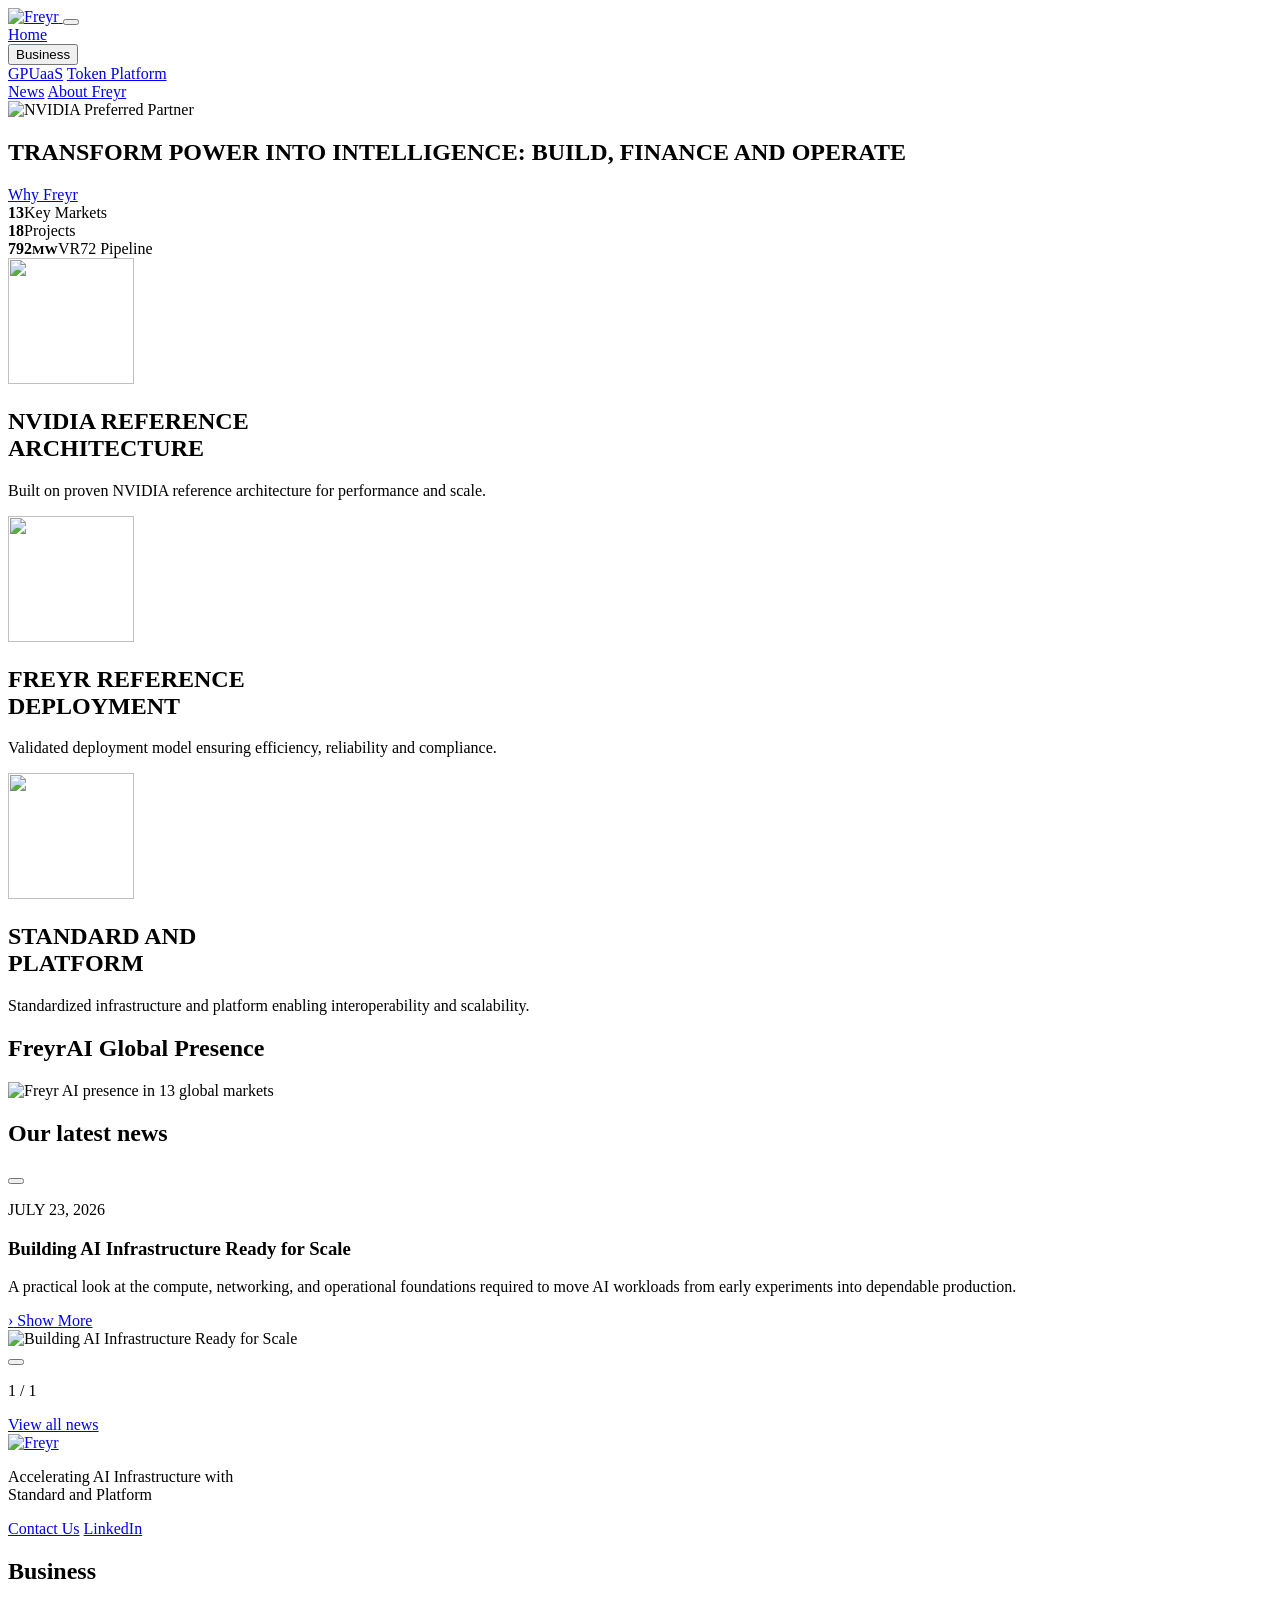
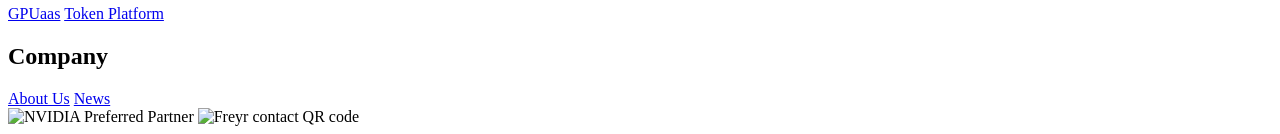
==== index.html @ fc3ef9f0 "feat: hide investors navigation links" ====
<!doctype html>
<html lang="en">
  <head>
    <meta charset="UTF-8">
    <meta name="viewport" content="width=device-width, initial-scale=1">
    <meta name="description" content="Freyr AI is a global AI infrastructure platform that integrates high-performance infrastructure, a low-latency network, and an accessible compute marketplace.">
    <title>Freyr AI - Transform Power into Intelligence</title>
    <link rel="icon" href="./public/favicon-logo.png" type="image/png">
    <link rel="icon" href="./public/favicon-light.png" type="image/png" media="(prefers-color-scheme: light)">
    <link rel="icon" href="./public/favicon-dark.png" type="image/png" media="(prefers-color-scheme: dark)">
    <link rel="preload" href="./public/design/home-hero.webp" as="image" type="image/webp" fetchpriority="high">
    <link rel="stylesheet" href="./styles.css?v=20260804-1">
    <script src="./script.js?v=20260731-1" defer></script>
  </head>
  <body>
    <header class="siteHeader">
      <a class="brand" href="./" aria-label="Freyr home">
        <img src="./public/design/logo.png" width="250" height="57" alt="Freyr">
      </a>
      <button class="menuToggle" type="button" aria-expanded="false" aria-controls="main-navigation" aria-label="Open navigation">
        <span></span><span></span><span></span>
      </button>
      <nav id="main-navigation" aria-label="Main navigation">
        <a class="active" href="./">Home</a>
        <div class="navBusiness">
          <button class="businessToggle" type="button" aria-expanded="false">
            Business <span aria-hidden="true"></span>
          </button>
          <div class="businessSubnav">
            <a href="./business/gpuaas/">GPUaaS</a>
            <a href="https://www.token-exchange-ai.com/" target="_blank" rel="noopener">Token Platform</a>
          </div>
        </div>
        <a href="./news/">News</a>
        <a href="./about/">About Freyr</a>
      </nav>
    </header>

    <main>
      <section class="homeHero" aria-labelledby="home-title">
        <div class="homeHeroCopy">
          <img class="heroPartner" src="./public/design/hero-partner.png" width="164" height="63" alt="NVIDIA Preferred Partner">
          <h1 id="home-title">
            <span>TRANSFORM</span>
            <span>POWER INTO INTELLIGENCE:</span>
            <span>BUILD, FINANCE AND OPERATE</span>
          </h1>
          <a class="pillButton" href="./about/">Why Freyr</a>
        </div>
      </section>

      <section class="stats" aria-label="Freyr AI scale">
        <div><strong>13</strong><span>Key Markets</span></div>
        <div><strong>18</strong><span>Projects</span></div>
        <div><strong>792<small>MW</small></strong><span>VR72 Pipeline</span></div>
      </section>

      <section class="capabilities pageSection" aria-label="Freyr AI capabilities">
        <div class="capabilityGrid">
          <article class="capabilityCard">
            <img src="./public/design/capability-architecture.png" width="126" height="126" alt="" loading="lazy">
            <h2>NVIDIA REFERENCE<br>ARCHITECTURE</h2>
            <p>Built on proven NVIDIA reference architecture for performance and scale.</p>
          </article>
          <article class="capabilityCard">
            <img src="./public/design/capability-deployment.png" width="126" height="126" alt="" loading="lazy">
            <h2>FREYR REFERENCE<br>DEPLOYMENT</h2>
            <p>Validated deployment model ensuring efficiency, reliability and compliance.</p>
          </article>
          <article class="capabilityCard">
            <img src="./public/design/capability-platform.png" width="126" height="126" alt="" loading="lazy">
            <h2>STANDARD AND<br>PLATFORM</h2>
            <p>Standardized infrastructure and platform enabling interoperability and scalability.</p>
          </article>
        </div>
      </section>

      <section class="presence pageSection" aria-labelledby="presence-title">
        <h2 id="presence-title">FreyrAI Global Presence</h2>
        <img src="./public/design/global-presence.jpg" width="1548" height="854" alt="Freyr AI presence in 13 global markets" loading="lazy">
      </section>

      <section class="homeNews pageSection" aria-labelledby="news-title">
        <h2 id="news-title">Our latest news</h2>
        <div class="newsCarouselShell">
          <button class="carouselArrow carouselPrevious" type="button" aria-label="Previous news">
            <span aria-hidden="true"></span>
          </button>
          <div id="news-list" class="newsCarousel" aria-live="polite">
            <article class="newsSlide">
              <div class="newsCopy">
                <p class="newsDate">JULY 23, 2026</p>
                <h3>Building AI Infrastructure Ready for Scale</h3>
                <p>A practical look at the compute, networking, and operational foundations required to move AI workloads from early experiments into dependable production.</p>
                <a class="showMore" href="./news/building-ai-infrastructure-ready-for-scale/"><span>›</span> Show More</a>
              </div>
              <div class="newsVisual">
                <img src="./content/news/building-ai-infrastructure-ready-for-scale/ai-infrastructure-cover.jpg" width="1200" height="630" alt="Building AI Infrastructure Ready for Scale" loading="lazy">
              </div>
            </article>
          </div>
          <button class="carouselArrow carouselNext" type="button" aria-label="Next news">
            <span aria-hidden="true"></span>
          </button>
        </div>
        <p class="carouselStatus" aria-hidden="true"><span>1</span> / <span>1</span></p>
        <a class="archiveLink" href="./news/">View all news</a>
      </section>
    </main>

    <footer class="siteFooter">
      <div class="footerLead">
        <a href="./" aria-label="Freyr home"><img src="./public/design/logo-white.png" width="379" height="87" alt="Freyr"></a>
        <p>Accelerating AI Infrastructure with<br>Standard and Platform</p>
        <div class="footerActions">
          <a href="mailto:contactus@freyrtech.ai">Contact Us</a>
          <a href="https://www.linkedin.com/company/freyr-technology-ai/posts/?feedView=all&amp;viewAsMember=true" target="_blank" rel="noopener">LinkedIn</a>
        </div>
      </div>
      <div class="footerColumn">
        <h2>Business</h2>
        <a href="./business/gpuaas/">GPUaas</a>
        <a href="https://www.token-exchange-ai.com/" target="_blank" rel="noopener">Token Platform</a>
      </div>
      <div class="footerColumn">
        <h2>Company</h2>
        <a href="./about/">About Us</a>
        <a href="./news/">News</a>
      </div>
      <div class="footerPartner">
        <img class="footerPartnerBadge" src="./public/design/footer-partner.png" width="345" height="132" alt="NVIDIA Preferred Partner" loading="lazy">
        <img class="footerQr" src="./public/design/contact-qr.jpg" width="345" height="342" alt="Freyr contact QR code" loading="lazy">
      </div>
    </footer>
  </body>
</html>
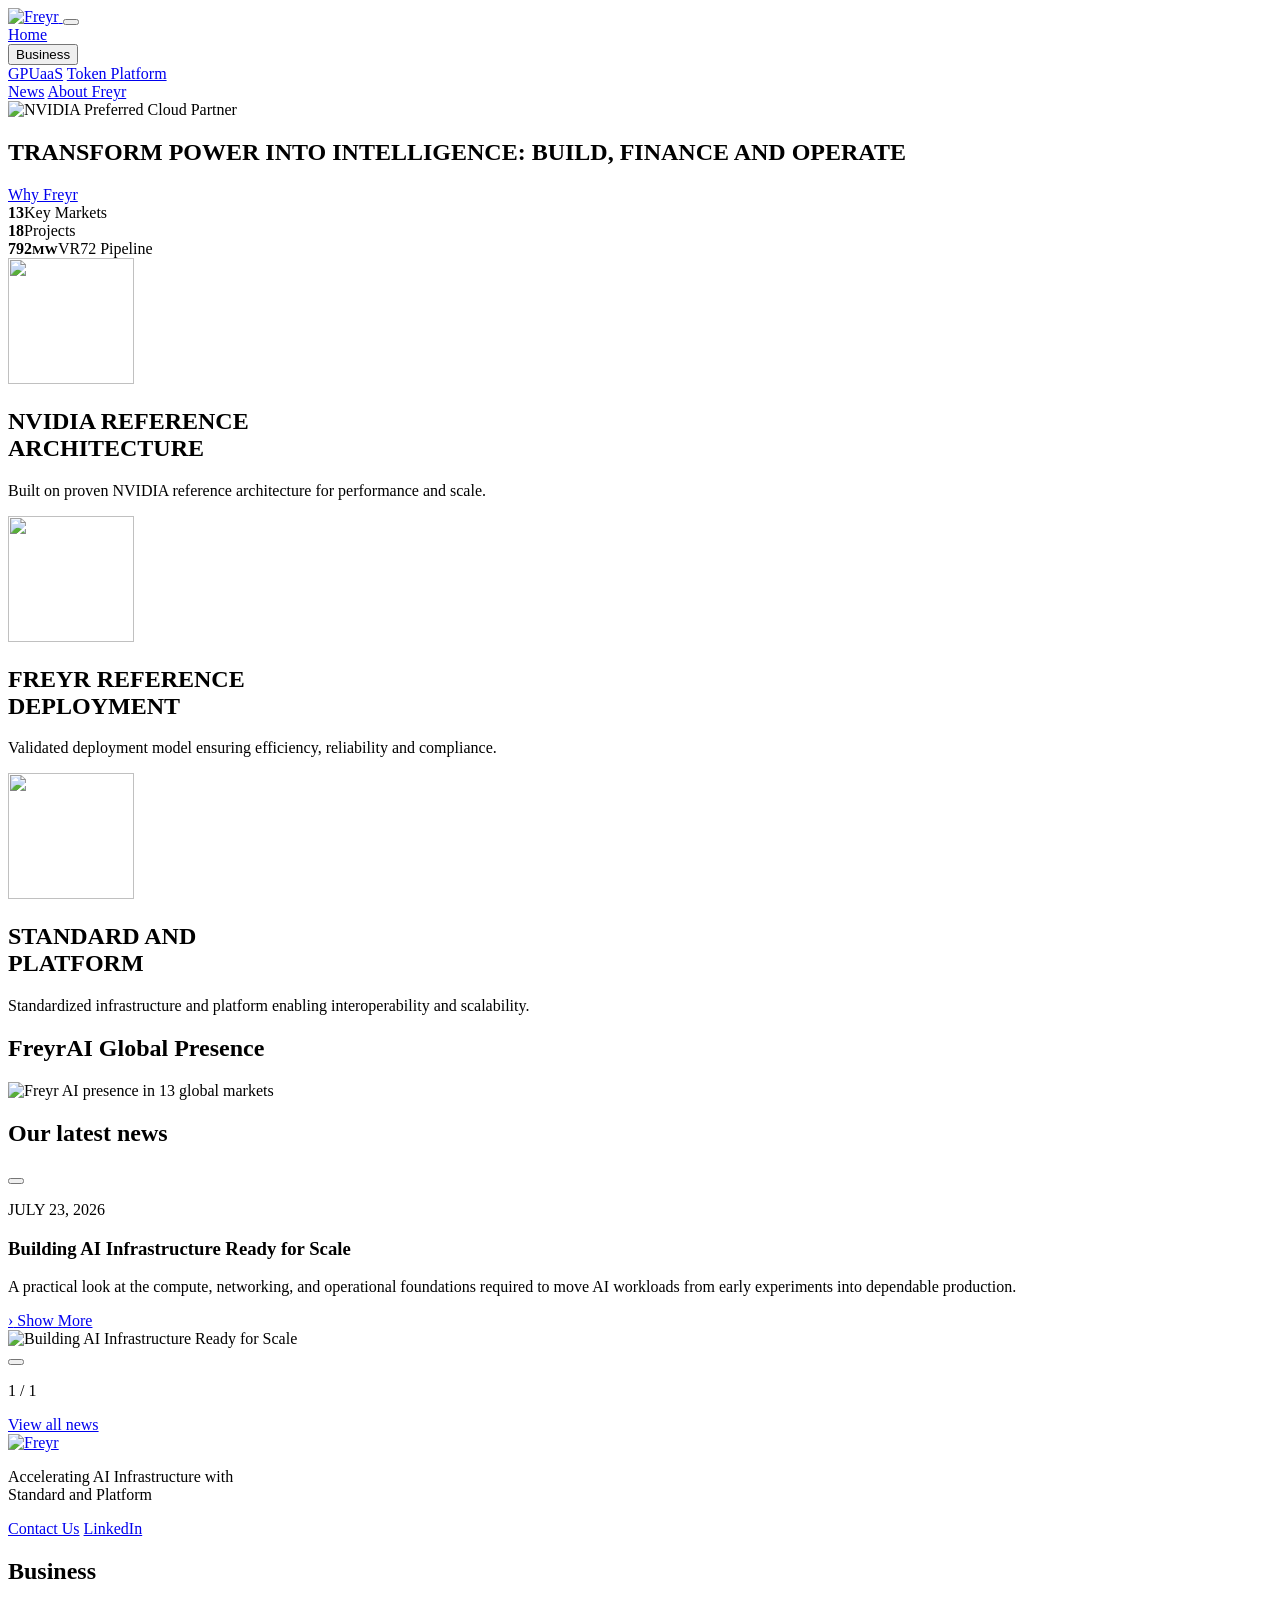
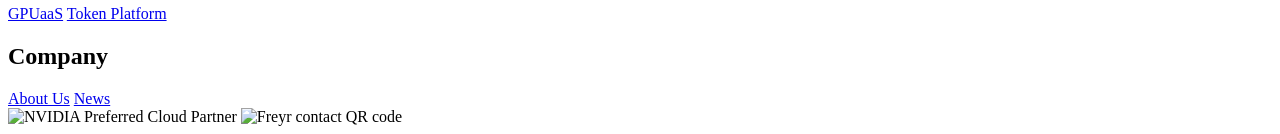
==== commit 127bb01a: "fix: unify NCP tier wording (P1) and correct GPUaaS spelling (P2) - P1: standardize 'NVIDIA Preferre" ====
--- a/index.html
+++ b/index.html
@@ -39,7 +39,7 @@
     <main>
       <section class="homeHero" aria-labelledby="home-title">
         <div class="homeHeroCopy">
-          <img class="heroPartner" src="./public/design/hero-partner.png" width="164" height="63" alt="NVIDIA Preferred Partner">
+          <img class="heroPartner" src="./public/design/hero-partner.png" width="164" height="63" alt="NVIDIA Preferred Cloud Partner">
           <h1 id="home-title">
             <span>TRANSFORM</span>
             <span>POWER INTO INTELLIGENCE:</span>
@@ -119,7 +119,7 @@
       </div>
       <div class="footerColumn">
         <h2>Business</h2>
-        <a href="./business/gpuaas/">GPUaas</a>
+        <a href="./business/gpuaas/">GPUaaS</a>
         <a href="https://www.token-exchange-ai.com/" target="_blank" rel="noopener">Token Platform</a>
       </div>
       <div class="footerColumn">
@@ -128,7 +128,7 @@
         <a href="./news/">News</a>
       </div>
       <div class="footerPartner">
-        <img class="footerPartnerBadge" src="./public/design/footer-partner.png" width="345" height="132" alt="NVIDIA Preferred Partner" loading="lazy">
+        <img class="footerPartnerBadge" src="./public/design/footer-partner.png" width="345" height="132" alt="NVIDIA Preferred Cloud Partner" loading="lazy">
         <img class="footerQr" src="./public/design/contact-qr.jpg" width="345" height="342" alt="Freyr contact QR code" loading="lazy">
       </div>
     </footer>
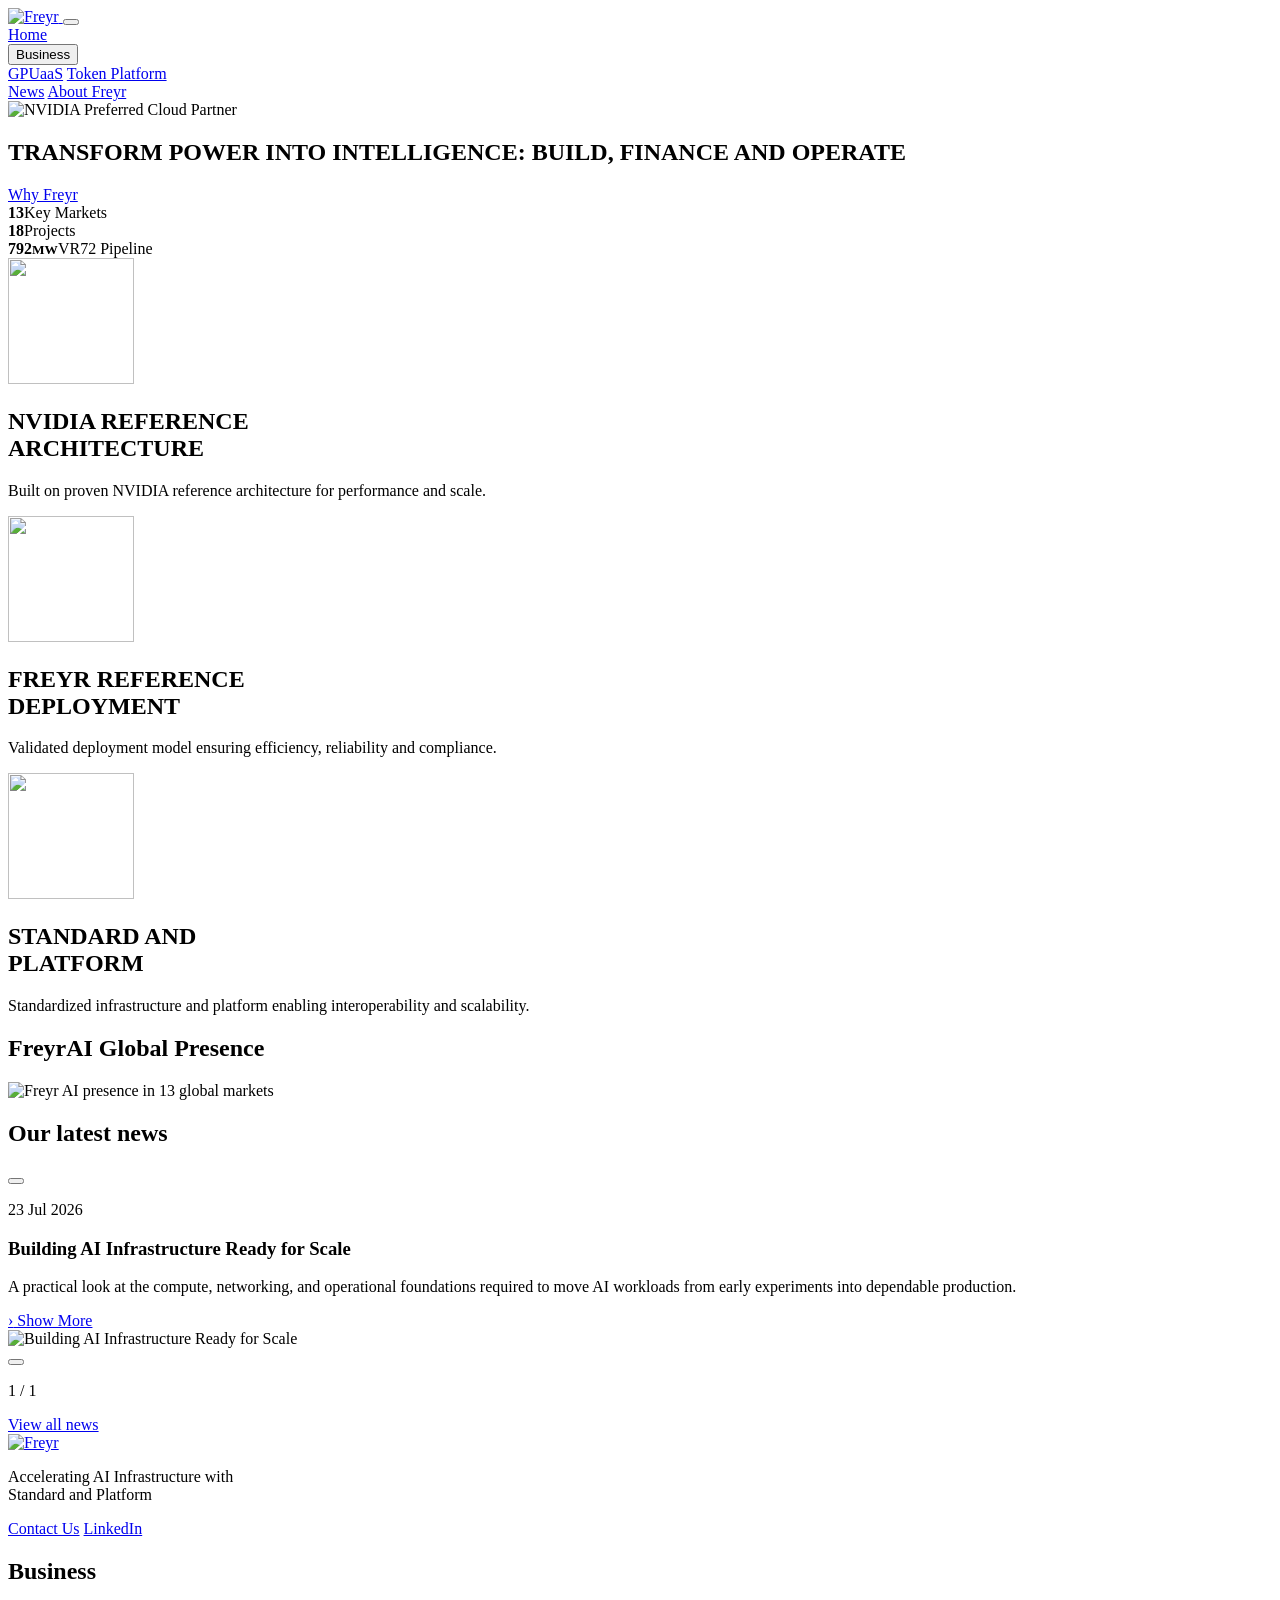
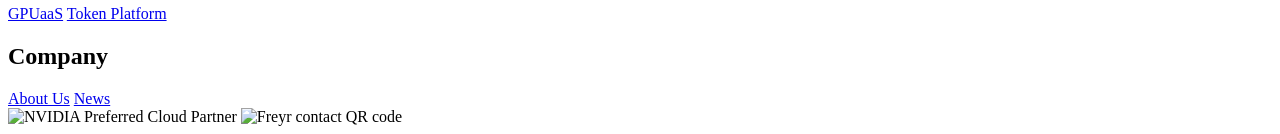
==== commit 478e3aa1: "fix: unify news date format to Singapore style (dd MMM yyyy / P4) - build_news.py: archive cards and" ====
--- a/index.html
+++ b/index.html
@@ -89,7 +89,7 @@
           <div id="news-list" class="newsCarousel" aria-live="polite">
             <article class="newsSlide">
               <div class="newsCopy">
-                <p class="newsDate">JULY 23, 2026</p>
+                <p class="newsDate">23 Jul 2026</p>
                 <h3>Building AI Infrastructure Ready for Scale</h3>
                 <p>A practical look at the compute, networking, and operational foundations required to move AI workloads from early experiments into dependable production.</p>
                 <a class="showMore" href="./news/building-ai-infrastructure-ready-for-scale/"><span>›</span> Show More</a>
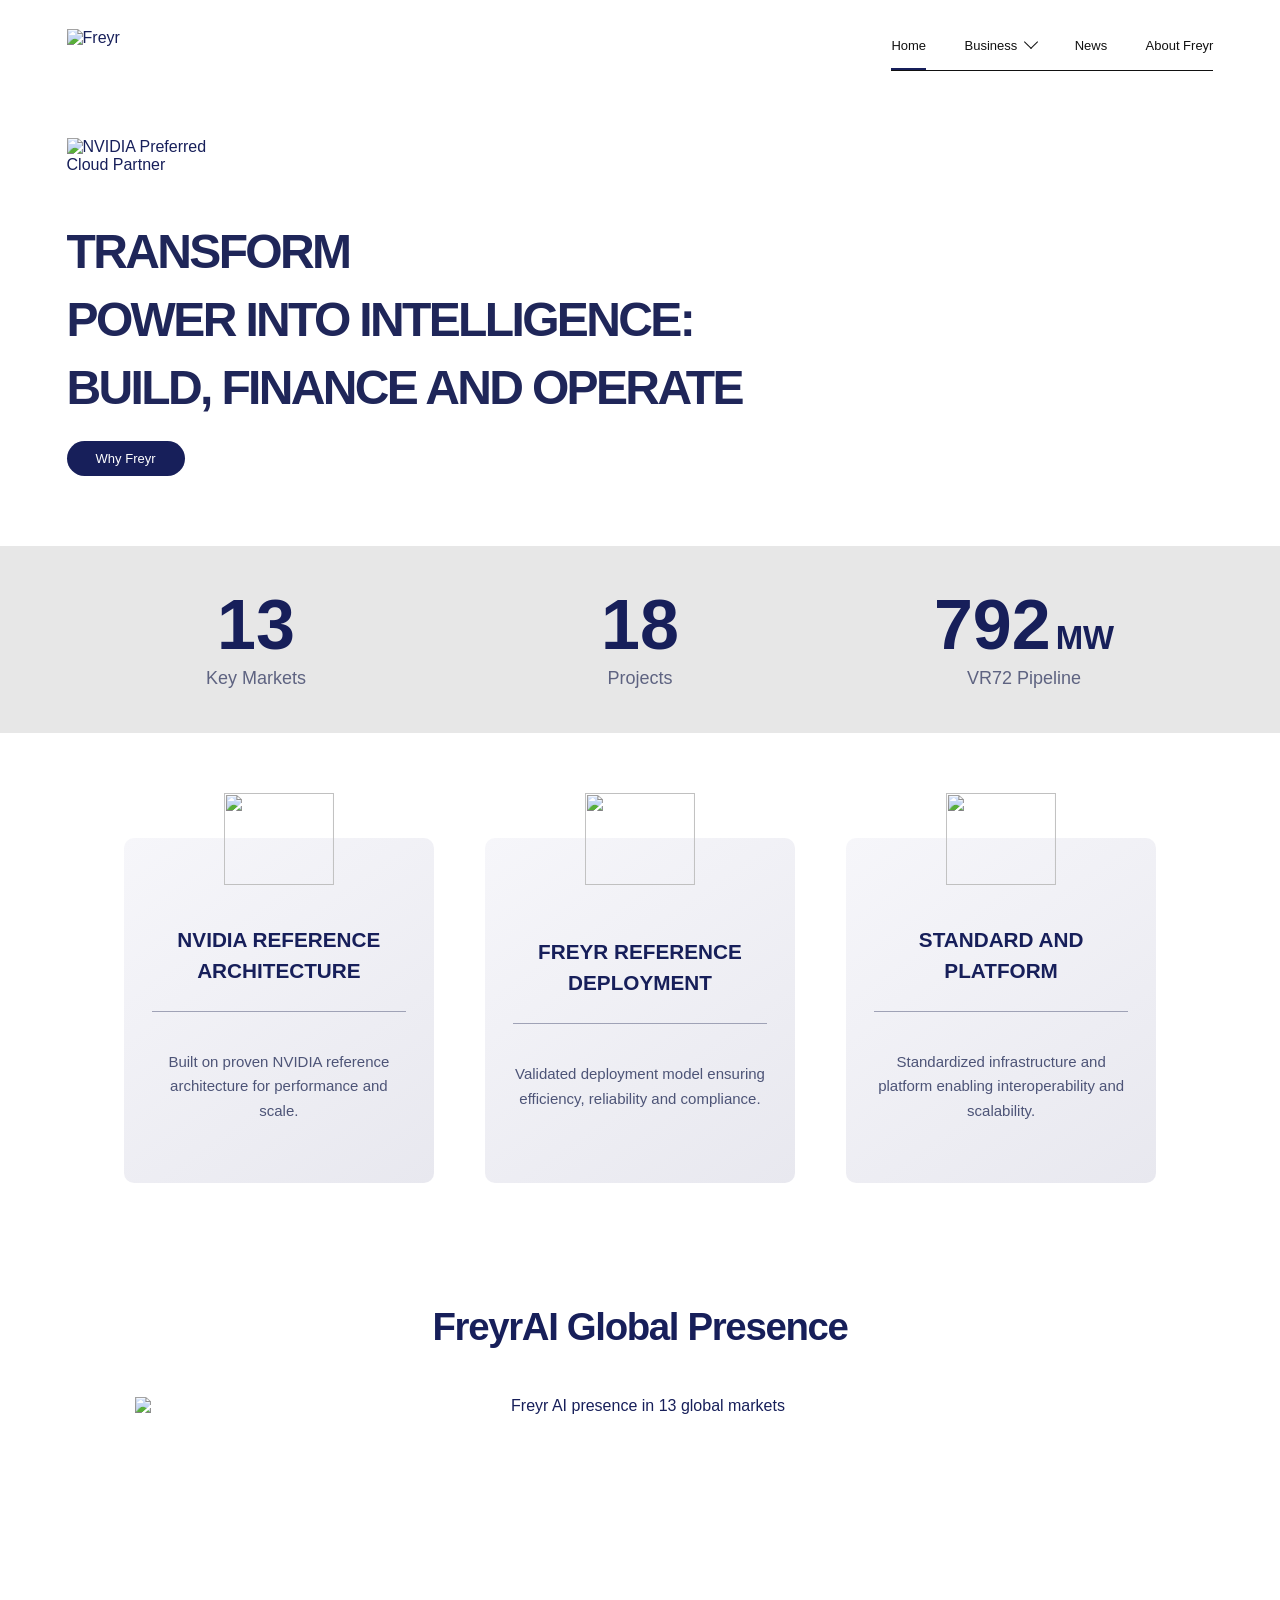
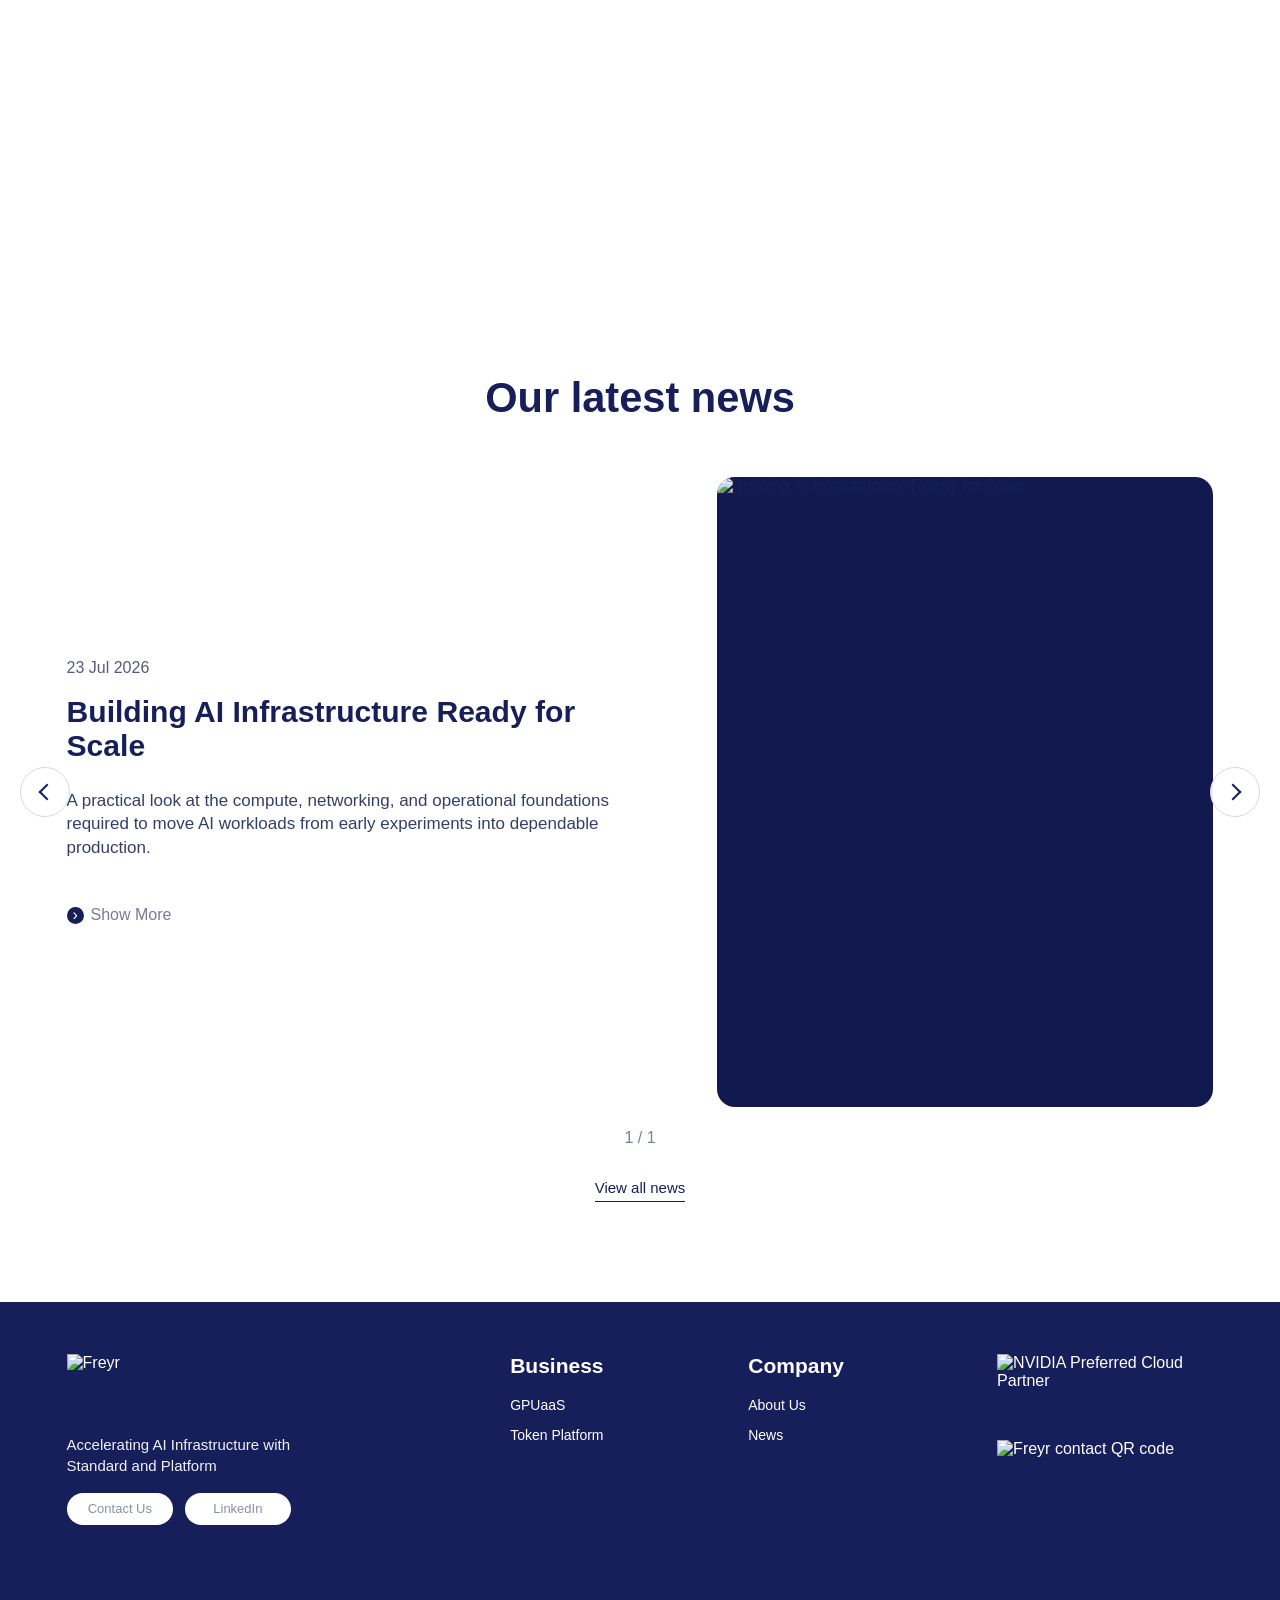
==== commit a179378d: "fix: capitalize Into and use em dash in homepage title" ====
--- a/index.html
+++ b/index.html
@@ -4,7 +4,7 @@
     <meta charset="UTF-8">
     <meta name="viewport" content="width=device-width, initial-scale=1">
     <meta name="description" content="Freyr AI is a global AI infrastructure platform that integrates high-performance infrastructure, a low-latency network, and an accessible compute marketplace.">
-    <title>Freyr AI - Transform Power into Intelligence</title>
+    <title>Freyr AI — Transform Power Into Intelligence</title>
     <link rel="icon" href="./public/favicon-logo.png" type="image/png">
     <link rel="icon" href="./public/favicon-light.png" type="image/png" media="(prefers-color-scheme: light)">
     <link rel="icon" href="./public/favicon-dark.png" type="image/png" media="(prefers-color-scheme: dark)">
--- a/styles.css
+++ b/styles.css
@@ -0,0 +1,1208 @@
+/* Alimama Agile © Taobao (China) Software Co., Ltd.; see public/fonts/AlimamaAgileVF-LICENSE.txt. */
+@font-face {
+  font-family: "Alimama Agile";
+  src: url("./public/fonts/AlimamaAgileVF-Upright.woff2") format("woff2");
+  font-style: normal;
+  font-weight: 100 700;
+  font-display: swap;
+}
+
+:root {
+  --ink: #171f5a;
+  --ink-deep: #11194e;
+  --muted: #626987;
+  --soft: #f1f2f7;
+  --line: #d7d9e4;
+  --page: min(100% - 104px, 1330px);
+}
+
+* { box-sizing: border-box; }
+html { scroll-behavior: smooth; }
+body {
+  margin: 0;
+  background: #fff;
+  color: var(--ink);
+  font-family: "Alimama Agile", Arial, Helvetica, sans-serif;
+  font-style: normal;
+  font-weight: 300;
+  font-variation-settings: "slnt" 0;
+  -webkit-font-smoothing: antialiased;
+}
+a { color: inherit; text-decoration: none; }
+button { color: inherit; font: inherit; font-weight: 400; }
+h1, h2, h3, strong, b { font-weight: 700; }
+em, i { font-variation-settings: "slnt" 12; }
+img { display: block; max-width: 100%; }
+.contentWidth { width: var(--page); margin-inline: auto; }
+
+.siteHeader {
+  position: relative;
+  z-index: 50;
+  display: grid;
+  min-height: 150px;
+  grid-template-columns: 1fr auto;
+  align-items: start;
+  padding: 0 max(5.2vw, 32px);
+  background: #fff;
+}
+.brand { margin-top: 43px; }
+.brand img { width: 250px; height: auto; }
+.siteHeader nav {
+  display: flex;
+  min-height: 68px;
+  align-items: flex-start;
+  gap: clamp(34px, 3vw, 64px);
+  margin-top: 33px;
+  border-bottom: 1px solid #111;
+  font-weight: 400;
+}
+.siteHeader nav > a,
+.businessToggle {
+  display: flex;
+  min-height: 68px;
+  align-items: center;
+  padding: 0;
+  border: 0;
+  border-bottom: 2px solid transparent;
+  background: transparent;
+  color: #111;
+  cursor: pointer;
+  font-size: 16px;
+  white-space: nowrap;
+}
+.siteHeader nav > a:hover,
+.siteHeader nav > a:focus-visible,
+.siteHeader nav > a.active,
+.activeGroup > .businessToggle { border-bottom-color: var(--ink); }
+.navBusiness { position: relative; }
+.businessToggle { gap: 9px; }
+.businessToggle span {
+  width: 10px;
+  height: 10px;
+  border-right: 1.5px solid currentColor;
+  border-bottom: 1.5px solid currentColor;
+  transform: translateY(-3px) rotate(45deg);
+  transition: transform .2s ease;
+}
+.businessToggle[aria-expanded="true"] span { transform: translateY(3px) rotate(225deg); }
+.businessSubnav {
+  position: absolute;
+  top: calc(100% + 1px);
+  left: 50%;
+  display: grid;
+  min-width: 190px;
+  padding: 12px 0;
+  border: 1px solid #e1e2e8;
+  border-radius: 0 0 7px 7px;
+  opacity: 0;
+  visibility: hidden;
+  background: rgba(255, 255, 255, .98);
+  box-shadow: 0 14px 28px rgba(21, 30, 83, .1);
+  pointer-events: none;
+  transform: translate(-50%, -7px);
+  transition: opacity .18s ease, transform .18s ease, visibility .18s ease;
+}
+.navBusiness.isOpen .businessSubnav {
+  opacity: 1;
+  visibility: visible;
+  pointer-events: auto;
+  transform: translate(-50%, 0);
+}
+.businessSubnav a {
+  padding: 11px 22px;
+  color: #111;
+  font-size: 15px;
+  font-weight: 400;
+  text-align: center;
+}
+.businessSubnav a:hover,
+.businessSubnav a:focus-visible,
+.businessSubnav a.active { background: #f3f4f8; color: var(--ink); }
+.menuToggle { display: none; }
+
+.homeHero {
+  position: relative;
+  min-height: 669px;
+  background-color: #fff;
+  background-image: url("./public/design/home-hero.jpg");
+  background-image: image-set(
+    url("./public/design/home-hero.webp") type("image/webp"),
+    url("./public/design/home-hero.jpg") type("image/jpeg")
+  );
+  background-position: right bottom;
+  background-repeat: no-repeat;
+  background-size: auto max(100%, 34.84vw);
+}
+.homeHeroCopy {
+  width: auto;
+  margin: 0 max(5.2vw, 32px);
+  padding-top: 57px;
+}
+.heroPartner { width: 164px; height: 63px; margin-bottom: 40px; object-fit: contain; }
+.homeHero h1 {
+  display: flex;
+  flex-direction: column;
+  gap: 30px;
+  margin: 0;
+  color: #1f2659;
+  font-size: clamp(34px, 3.75vw, 72px);
+  font-weight: 700;
+  letter-spacing: -.055em;
+  line-height: 1;
+}
+.homeHero h1 span { white-space: nowrap; }
+.pillButton {
+  display: inline-flex;
+  min-width: 177px;
+  min-height: 51px;
+  align-items: center;
+  justify-content: center;
+  margin-top: 45px;
+  border-radius: 999px;
+  background: var(--ink);
+  color: #fff;
+  font-size: 17px;
+  font-weight: 400;
+  transition: transform .2s ease, box-shadow .2s ease;
+}
+.pillButton:hover { transform: translateY(-2px); box-shadow: 0 10px 20px rgba(23, 31, 90, .18); }
+.stats {
+  display: grid;
+  min-height: 280px;
+  grid-template-columns: repeat(3, 1fr);
+  align-items: center;
+  padding: 40px max(5vw, 28px);
+  background: #e7e7e7;
+}
+.stats div { display: grid; justify-items: center; gap: 12px; }
+.stats strong { font-size: clamp(70px, 5vw, 96px); line-height: 1; }
+.stats small { margin-left: 5px; font-size: .47em; }
+.stats span { color: #5e6381; font-size: clamp(18px, 1.35vw, 26px); }
+.pageSection { padding-inline: max(5.2vw, 32px); }
+.capabilities { padding-top: 187px; padding-bottom: 198px; }
+.capabilityGrid {
+  display: grid;
+  width: min(100%, 1400px);
+  grid-template-columns: repeat(3, 1fr);
+  gap: clamp(56px, 5vw, 100px);
+  margin: 0 auto;
+}
+.capabilityCard {
+  position: relative;
+  display: flex;
+  min-height: 613px;
+  flex-direction: column;
+  align-items: center;
+  justify-content: center;
+  padding: 104px 43px 52px;
+  border-radius: 15px;
+  background: linear-gradient(145deg, #f6f6fa, #e8e8ef);
+  text-align: center;
+}
+.capabilityCard > img {
+  position: absolute;
+  top: -78px;
+  left: 50%;
+  width: 185px;
+  height: 154px;
+  object-fit: contain;
+  transform: translateX(-50%);
+}
+.capabilityCard h2 {
+  width: 100%;
+  margin: 0;
+  padding: 0 0 38px;
+  border-bottom: 1px solid #9fa2b6;
+  font-size: clamp(18px, 1.62vw, 31px);
+  line-height: 1.5;
+}
+.capabilityCard p {
+  max-width: 310px;
+  margin: 70px auto 0;
+  color: #4d5477;
+  font-size: clamp(15px, 1.15vw, 22px);
+  line-height: 1.62;
+}
+.presence { padding-top: 18px; padding-bottom: 170px; text-align: center; }
+.presence h2 {
+  margin: 0 0 74px;
+  font-size: clamp(38px, 3.3vw, 62px);
+  font-weight: 700;
+  letter-spacing: -.035em;
+}
+.presence img {
+  width: min(100%, 1548px);
+  height: auto;
+  margin: 0 auto;
+  object-fit: contain;
+}
+.homeNews { padding-top: 25px; padding-bottom: 150px; }
+.homeNews > h2 {
+  margin: 0 0 82px;
+  font-size: clamp(38px, 3.25vw, 62px);
+  font-weight: 700;
+  text-align: center;
+}
+.newsCarouselShell { position: relative; width: min(100%, 1650px); margin: 0 auto; }
+.newsCarousel { overflow: hidden; }
+.newsSlide {
+  display: grid;
+  grid-template-columns: minmax(0, 1.06fr) minmax(0, .94fr);
+  gap: 7vw;
+  align-items: center;
+  min-height: 474px;
+}
+.newsCopy { padding: 30px 0; }
+.newsDate {
+  margin: 0 0 18px;
+  color: #545b7d;
+  font-size: 16px;
+}
+.newsCopy h3 {
+  margin: 0 0 38px;
+  font-size: clamp(30px, 2.35vw, 45px);
+  line-height: 1.14;
+}
+.newsCopy > p:not(.newsDate) {
+  max-width: 740px;
+  margin: 0;
+  color: #363e68;
+  font-size: clamp(17px, 1.22vw, 23px);
+  line-height: 1.38;
+}
+.showMore {
+  display: inline-flex;
+  align-items: center;
+  gap: 7px;
+  margin-top: 70px;
+  color: #777d98;
+  font-size: 16px;
+  font-weight: 400;
+}
+.showMore span {
+  display: grid;
+  width: 17px;
+  height: 17px;
+  place-items: center;
+  border-radius: 50%;
+  background: var(--ink);
+  color: #fff;
+  line-height: 1;
+}
+.newsVisual { overflow: hidden; border-radius: 18px; background: var(--ink-deep); }
+.newsVisual img { width: 100%; aspect-ratio: 1.72; object-fit: cover; }
+.carouselArrow {
+  position: absolute;
+  z-index: 3;
+  top: 50%;
+  display: grid;
+  width: 50px;
+  height: 50px;
+  place-items: center;
+  border: 1px solid #d5d8e4;
+  border-radius: 50%;
+  background: rgba(255, 255, 255, .94);
+  cursor: pointer;
+  transform: translateY(-50%);
+}
+.carouselArrow span {
+  width: 12px;
+  height: 12px;
+  border-top: 2px solid currentColor;
+  border-right: 2px solid currentColor;
+}
+.carouselPrevious span { margin-left: 4px; transform: rotate(-135deg); }
+.carouselNext span { margin-right: 4px; transform: rotate(45deg); }
+.carouselPrevious { left: -70px; }
+.carouselNext { right: -70px; }
+.carouselArrow:disabled { opacity: .35; cursor: default; }
+.carouselStatus { margin: 22px 0 0; color: #7a809d; text-align: center; }
+.archiveLink {
+  display: block;
+  width: fit-content;
+  margin: 32px auto 0;
+  padding-bottom: 5px;
+  border-bottom: 1px solid currentColor;
+  font-size: 15px;
+  font-weight: 400;
+}
+
+.pageIntro h1 {
+  margin: 0;
+  font-size: clamp(48px, 7vw, 132px);
+  letter-spacing: -.06em;
+  line-height: .86;
+}
+.pageTitleLockup {
+  display: grid;
+  width: max-content;
+  max-width: 100%;
+}
+.imageTitle { width: 100%; margin: 0; line-height: 0; }
+.imageTitle img { width: 0; min-width: 100%; max-width: none; height: auto; }
+.pageTitleTagline {
+  width: max-content;
+  max-width: 100%;
+  margin: 14px 0 0;
+  font-size: clamp(16px, 1.2vw, 23px);
+  font-weight: 700;
+  line-height: 1.15;
+}
+.pageIntro > p,
+.pageIntro > h2 {
+  margin: 14px 0 0;
+  font-size: clamp(16px, 1.2vw, 23px);
+  font-weight: 700;
+}
+.aboutIntro { width: min(100% - 104px, 1330px); margin: 0 auto; padding: 52px 0 115px; }
+.aboutOverview {
+  display: grid;
+  grid-template-columns: 558px 1fr;
+  gap: 107px;
+  align-items: start;
+  padding-bottom: 150px;
+}
+.aboutOverview > img { width: 100%; height: auto; }
+.aboutOverview > div {
+  display: flex;
+  width: min(100%, 27.2em);
+  align-self: stretch;
+  flex-direction: column;
+  font-size: 19px;
+}
+.aboutOverview h2 { margin: 0 0 32px; font-size: clamp(48px, 4.2vw, 80px); line-height: 1; }
+.aboutOverview p { margin: 0 0 23px; font-size: 1em; line-height: 3.2; }
+.aboutOverview .letterline {
+  margin-top: auto;
+  margin-bottom: 0;
+  padding-top: 2px;
+  border-top: 2px solid #8490b3;
+  color: #8490b3;
+  letter-spacing: .55em;
+  line-height: 1.4;
+  white-space: nowrap;
+}
+.complianceBand {
+  display: grid;
+  grid-template-columns: repeat(5, 1fr);
+  gap: clamp(34px, 4vw, 80px);
+  padding: 95px max(5.2vw, calc((100vw - 1712px) / 2)) 108px;
+  background: var(--ink);
+  color: #fff;
+}
+.complianceBand article { min-width: 0; }
+.complianceBand img { width: 76px; height: 62px; margin-bottom: 30px; object-fit: contain; object-position: left bottom; }
+.complianceBand h2 { min-height: 84px; margin: 0 0 35px; font-size: 20px; line-height: 1.05; }
+.complianceBand p { margin: 0; color: #f2f3fa; font-size: 15px; line-height: 1.08; }
+.alignment { padding-top: 110px; padding-bottom: 140px; }
+.alignment > h2 { margin: 0 0 36px; font-size: clamp(44px, 4vw, 74px); letter-spacing: -.035em; }
+.alignment > p { margin: 0 0 67px; font-size: 17px; }
+.alignment ol { display: grid; gap: 28px; margin: 0; padding: 0; list-style: none; }
+.alignment li { display: grid; grid-template-columns: 165px 1fr; align-items: center; }
+.alignment li > img { width: 120px; height: 120px; object-fit: contain; }
+.alignment li > div { padding-left: 40px; border-left: 1px solid #858ba8; }
+.alignment h3 { margin: 0 0 11px; font-size: 21px; }
+.alignment li p { margin: 0; font-size: 18px; }
+
+.businessPage { padding-bottom: 88px; }
+.businessIntro { padding-top: 48px; }
+.businessIntro h1 { font-size: clamp(54px, 8vw, 150px); }
+.businessIntro .pageTitleTagline { font-size: clamp(18px, 1.55vw, 29px); }
+.businessIntro p { max-width: 1270px; margin: 24px 0; font-size: clamp(16px, 1.18vw, 22px); line-height: 1.55; }
+.businessIntro > p { font-weight: 300; }
+.businessIntro p:last-child { margin-top: 42px; }
+.businessGallery {
+  display: grid;
+  grid-template-columns: repeat(3, 1fr);
+  gap: 8px;
+  align-items: start;
+  margin-top: 75px;
+}
+.projectLoading { grid-column: 1 / -1; color: var(--muted); text-align: center; }
+.projectCard {
+  position: relative;
+  display: block;
+  overflow: hidden;
+  width: 100%;
+  padding: 0;
+  border: 0;
+  background: #e7e8ed;
+  cursor: pointer;
+  text-align: left;
+}
+.projectCard > img {
+  width: 100%;
+  aspect-ratio: 1.325;
+  object-fit: cover;
+  transition: transform .35s ease;
+}
+.projectOverlay {
+  position: absolute;
+  inset: 0;
+  display: grid;
+  align-content: center;
+  gap: 25px;
+  padding: 28px;
+  opacity: 0;
+  background: rgba(17, 21, 39, .7);
+  color: #fff;
+  text-align: center;
+  transition: opacity .25s ease;
+}
+.projectOverlay strong {
+  font-size: clamp(17px, 1.3vw, 25px);
+  font-weight: 700;
+}
+.projectOverlayFacts {
+  display: grid;
+  grid-template-columns: repeat(2, minmax(0, 1fr));
+  gap: 18px 26px;
+  font-size: clamp(12px, .85vw, 16px);
+  line-height: 1.25;
+}
+.projectCard:hover .projectOverlay,
+.projectCard:focus-visible .projectOverlay { opacity: 1; }
+.projectCard:hover > img,
+.projectCard:focus-visible > img { transform: scale(1.025); }
+.projectCard:focus-visible { outline: 3px solid #7781af; outline-offset: 3px; }
+.projectPager { display: grid; min-height: 92px; place-items: center; }
+.projectPager button {
+  display: grid;
+  width: 88px;
+  height: 70px;
+  place-items: center;
+  padding: 0;
+  border: 0;
+  background: transparent;
+  cursor: pointer;
+}
+.projectPager button > span {
+  position: relative;
+  width: 52px;
+  height: 42px;
+  transition: transform .25s ease;
+}
+.projectPager button > span::before,
+.projectPager button > span::after {
+  position: absolute;
+  left: 50%;
+  width: 34px;
+  height: 34px;
+  border-right: 9px solid #8f94b4;
+  border-bottom: 9px solid #8f94b4;
+  content: "";
+  transform: translateX(-50%) rotate(45deg);
+}
+.projectPager button > span::before { top: -10px; }
+.projectPager button > span::after { top: 7px; }
+.projectPager button.isPrevious > span { transform: rotate(180deg); }
+.projectPager button:focus-visible {
+  border-radius: 10px;
+  outline: 3px solid #7781af;
+  outline-offset: 2px;
+}
+.businessCta { display: grid; justify-items: center; margin-top: 12px; }
+.businessCta a {
+  display: flex;
+  min-width: 306px;
+  min-height: 75px;
+  align-items: center;
+  justify-content: space-between;
+  margin-top: 55px;
+  padding-left: 34px;
+  border-radius: 999px;
+  background: var(--ink);
+  color: #d7d9e5;
+  font-size: 20px;
+  font-weight: 400;
+}
+.businessCta b {
+  display: grid;
+  width: 68px;
+  height: 68px;
+  place-items: center;
+  margin-right: 4px;
+  border-radius: 50%;
+  background: #fff;
+  color: var(--ink);
+  font-size: 55px;
+  font-weight: 400;
+  line-height: 1;
+}
+
+body.hasOpenDialog { overflow: hidden; }
+.projectDialog {
+  width: min(92vw, 1260px);
+  max-width: none;
+  max-height: 100vh;
+  padding: 45px 18px 20px;
+  border: 0;
+  overflow-y: auto;
+  background: transparent;
+  color: var(--ink);
+}
+.projectDialog::backdrop { background: rgba(255, 255, 255, .84); }
+.projectDialogCard {
+  position: relative;
+  padding: 75px 64px 42px;
+  overflow: visible;
+  background: #fff;
+  box-shadow: 8px 13px 24px rgba(20, 25, 52, .35);
+}
+.projectDialogCard::before {
+  position: absolute;
+  top: 0;
+  left: 50%;
+  width: clamp(220px, 17.3vw, 332px);
+  aspect-ratio: 332 / 58;
+  background: url("./public/design/project-modal-top.png") center / contain no-repeat;
+  content: "";
+  transform: translate(-50%, -100%);
+}
+.projectDialogClose {
+  position: absolute;
+  z-index: 2;
+  top: 12px;
+  left: 50%;
+  width: 66px;
+  height: 66px;
+  padding: 0;
+  border: 0;
+  border-radius: 50%;
+  background: var(--ink);
+  cursor: pointer;
+  transform: translateX(-50%);
+}
+.projectDialogClose img { width: 66px; height: 66px; }
+.projectDialogClose:focus-visible { outline: 3px solid #9da5cf; outline-offset: 4px; }
+.projectDialogLayout {
+  display: grid;
+  grid-template-columns: minmax(0, 1.05fr) minmax(310px, .95fr);
+  gap: 30px 56px;
+  align-items: start;
+}
+.projectDialogCopy h2 { margin: 0 0 12px; font-size: clamp(23px, 1.7vw, 32px); }
+.projectDialogLocation { margin: 0 0 24px; color: #6d7390; font-size: 18px; }
+.projectDialogDescription {
+  margin: 0;
+  color: #555d7d;
+  font-size: clamp(15px, 1vw, 19px);
+  line-height: 1.62;
+}
+.projectDialogImage {
+  width: auto;
+  max-width: 100%;
+  max-height: 390px;
+  align-self: center;
+  justify-self: center;
+  object-fit: contain;
+}
+.projectDialogFacts {
+  display: grid;
+  grid-column: 1 / -1;
+  grid-template-columns: repeat(2, minmax(0, 1fr));
+  gap: 15px 42px;
+  margin: 0;
+  color: #525a7a;
+}
+.projectDialogFacts div { display: grid; grid-template-columns: max-content 1fr; gap: 8px; }
+.projectDialogFacts div:first-child { grid-column: 1 / -1; }
+.projectDialogFacts dt {
+  font-size: clamp(14px, .95vw, 18px);
+  text-transform: uppercase;
+}
+.projectDialogFacts dt::after { content: ":"; }
+.projectDialogFacts dd { margin: 0; font-size: clamp(14px, .95vw, 18px); }
+
+.investorsIntro { padding-top: 55px; padding-bottom: 150px; }
+.investorsIntro h1 { font-size: clamp(54px, 8vw, 150px); }
+.yearTimeline,
+.monthTimeline { position: relative; }
+.yearTimeline::before,
+.monthTimeline::before {
+  position: absolute;
+  top: 0;
+  bottom: 0;
+  left: 50%;
+  width: 5px;
+  background: var(--ink);
+  content: "";
+  transform: translateX(-50%);
+}
+.yearTimeline { display: grid; gap: 90px; padding-bottom: 120px; }
+.yearTimeline article {
+  position: relative;
+  display: grid;
+  grid-template-columns: 1fr 1fr;
+  align-items: center;
+  gap: 80px;
+}
+.yearTimeline article::after,
+.monthTimeline article::after {
+  position: absolute;
+  top: 50%;
+  left: 50%;
+  width: 25px;
+  height: 25px;
+  border-radius: 50%;
+  background: #292872;
+  content: "";
+  transform: translate(-50%, -50%);
+}
+.yearTimeline h2 { margin: 0; font-size: clamp(58px, 5.8vw, 108px); text-align: center; }
+.timelineCard {
+  padding: 24px 38px;
+  border: 1px solid #d9dce7;
+  border-radius: 12px;
+  background: #fff;
+  box-shadow: 7px 8px 13px rgba(25, 33, 75, .2);
+}
+.timelineCard h3 { margin: 0 0 10px; font-size: 26px; }
+.timelineCard p { margin: 0 0 17px; color: #4d5579; font-size: 20px; line-height: 1.18; }
+.timelineCard p:last-child { margin-bottom: 0; }
+.tag {
+  display: inline-block;
+  margin: 2px 0 8px;
+  padding: 3px 12px;
+  border: 1px solid #b9c6d8;
+  border-radius: 999px;
+  background: #eef5fb;
+  color: #425073;
+  font-size: 12px;
+  font-weight: 400;
+}
+.scaleBanner { position: relative; z-index: 2; padding: 48px 0; background: #f0f1f6; }
+.scaleBanner > div { display: grid; grid-template-columns: 1fr 1fr; align-items: center; gap: 80px; }
+.scaleBanner strong { font-size: clamp(64px, 5.8vw, 112px); text-align: center; }
+.scaleBanner h2 { margin: 0 0 18px; font-size: 45px; }
+.scaleBanner p { margin: 0; color: #515978; font-size: 17px; line-height: 1.2; }
+.monthTimeline { padding-top: 100px; padding-bottom: 150px; }
+.monthTimeline article {
+  position: relative;
+  display: grid;
+  min-height: 360px;
+  grid-template-columns: 1fr 1fr;
+  gap: 80px;
+  align-items: center;
+  padding-block: 50px;
+}
+.monthTimeline article::after { top: 50%; }
+.monthTimeline article:last-child::before {
+  position: absolute;
+  z-index: 1;
+  top: 50%;
+  bottom: -150px;
+  left: 50%;
+  width: 9px;
+  background: #fff;
+  content: "";
+  transform: translateX(-50%);
+}
+.monthTimeline article:last-child::after { z-index: 2; }
+.monthTimeline h2 { margin: 0; font-size: 30px; text-align: center; }
+.monthRight h2 { grid-column: 1; }
+.monthRight .timelineCard { grid-column: 2; }
+.monthLeft .timelineCard { grid-column: 1; grid-row: 1; }
+.monthLeft h2 { grid-column: 2; grid-row: 1; }
+.monthTimeline .timelineCard { width: min(100%, 555px); }
+.monthLeft .timelineCard { justify-self: end; }
+.monthRight .timelineCard { justify-self: start; }
+
+.newsArchivePage { width: var(--page); margin: 0 auto; padding: 45px 0 120px; }
+.newsArchivePage > .pageTitleLockup { margin-bottom: 85px; }
+.newsArchivePage .archiveTagline { font-size: 18px; }
+.newsArchiveGrid { display: grid; }
+.newsArchiveCard {
+  display: grid;
+  grid-template-columns: 1.05fr .95fr;
+  gap: 7vw;
+  align-items: center;
+  padding: 75px 0;
+  border-bottom: 1px solid var(--line);
+}
+.newsArchiveCard:first-child { padding-top: 0; }
+.newsArchiveCard:last-child { border-bottom: 0; }
+.newsArchiveCard .newsCardImage { grid-column: 2; grid-row: 1; }
+.newsArchiveCard .newsCardImage img { width: 100%; aspect-ratio: 1.72; border-radius: 18px; object-fit: cover; }
+.newsArchiveCard .newsCardCopy { grid-column: 1; grid-row: 1; }
+.newsArchiveCard h2 { margin: 0 0 30px; font-size: clamp(28px, 2.6vw, 46px); line-height: 1.08; }
+.newsArchiveCard .newsSummary { margin: 0; color: #3d456e; font-size: 18px; line-height: 1.35; }
+
+.articlePage { min-height: 100vh; }
+.article { width: min(100% - 48px, 940px); margin: 0 auto; padding: 70px 0 120px; }
+.articleMeta { margin: 0 0 20px; color: #747a98; font-size: 14px; letter-spacing: .08em; }
+.article > h1 { margin: 0; font-size: clamp(44px, 5vw, 76px); letter-spacing: -.045em; line-height: 1.02; }
+.articleSummary { margin: 28px 0 0; color: #515979; font-size: 21px; line-height: 1.55; }
+.articleCover { width: 100%; max-height: 600px; margin: 52px 0; border-radius: 16px; object-fit: cover; }
+.articleBody { color: #30375d; font-size: 18px; line-height: 1.8; }
+.articleBody h2 { margin: 2em 0 .7em; font-size: 36px; line-height: 1.2; }
+.articleBody h3 { margin: 1.8em 0 .6em; font-size: 27px; }
+.articleBody img { max-width: 100%; height: auto; margin: 2em auto; border-radius: 12px; object-fit: contain; }
+.articleBody .articleImageSmall { width: 400px; }
+.articleBody .articleImageMedium { width: 680px; }
+.articleBody .articleImageFull { width: 100%; }
+.articleBody a { text-decoration: underline; text-underline-offset: 3px; }
+.articleBody blockquote { margin: 2em 0; padding-left: 22px; border-left: 3px solid var(--ink); }
+.articleBody pre { overflow-x: auto; padding: 20px; border-radius: 10px; background: var(--soft); font: 14px/1.6 monospace; }
+
+.siteFooter {
+  display: grid;
+  grid-template-columns: 1.65fr .7fr .75fr 1fr;
+  gap: clamp(50px, 7vw, 130px);
+  min-height: 565px;
+  align-content: center;
+  padding: 70px max(5.2vw, 32px);
+  background: var(--ink);
+  color: #fff;
+}
+.footerLead > a img { width: 379px; height: auto; }
+.footerLead p { margin: 32px 0 23px; color: #f0f1f7; font-size: 19px; line-height: 1.45; }
+.footerActions { display: flex; gap: 17px; }
+.footerActions a {
+  display: grid;
+  min-width: 160px;
+  min-height: 49px;
+  place-items: center;
+  border-radius: 999px;
+  background: #fff;
+  color: #8a8fa8;
+  font-size: 16px;
+  font-weight: 400;
+}
+.footerColumn { display: flex; flex-direction: column; gap: 21px; }
+.footerColumn h2 { margin: 0 0 5px; font-size: 28px; }
+.footerColumn a { font-size: 18px; font-weight: 400; }
+.footerPartner { display: grid; justify-items: start; gap: 22px; }
+.footerPartnerBadge { width: 280px; height: auto; }
+.footerQr { width: 280px; height: auto; object-fit: contain; }
+
+@media (min-width: 821px) and (max-width: 1600px) {
+  :root { --page: min(100% - 5.42vw, 1330px); }
+  .siteHeader {
+    min-height: clamp(80px, 7.8125vw, 125px);
+    padding-inline: 5.2vw;
+  }
+  .brand { margin-top: clamp(22px, 2.24vw, 36px); }
+  .brand img { width: clamp(130px, 13.02vw, 208px); }
+  .siteHeader nav {
+    min-height: clamp(48px, 3.54vw, 57px);
+    gap: clamp(22px, 3vw, 48px);
+    margin-top: clamp(20px, 1.72vw, 28px);
+  }
+  .siteHeader nav > a,
+  .businessToggle {
+    min-height: clamp(48px, 3.54vw, 57px);
+    font-size: clamp(13px, .833vw, 15px);
+  }
+  .businessSubnav { min-width: clamp(150px, 9.9vw, 180px); }
+  .businessSubnav a { padding: .57vw 1.15vw; font-size: clamp(13px, .78vw, 15px); }
+  .homeHero { min-height: 34.84vw; }
+  .homeHeroCopy {
+    padding-top: 2.97vw;
+  }
+  .heroPartner {
+    margin-bottom: 2.08vw;
+  }
+  .homeHero h1 { gap: 1.56vw; }
+  .pillButton {
+    min-width: 9.22vw;
+    min-height: 2.66vw;
+    margin-top: 2.34vw;
+    font-size: clamp(13px, .885vw, 16px);
+  }
+  .stats {
+    min-height: 14.58vw;
+    padding-block: 2.08vw;
+  }
+  .stats div { gap: .625vw; }
+  .capabilities {
+    padding-top: 9.74vw;
+    padding-bottom: 10.31vw;
+  }
+  .capabilityGrid { gap: 5.2vw; }
+  .capabilityCard {
+    min-height: max(360px, 31.93vw);
+    padding: 5.42vw 2.24vw 2.71vw;
+    border-radius: .78vw;
+  }
+  .capabilityCard > img {
+    top: -4.06vw;
+    width: 9.64vw;
+    height: 8.02vw;
+  }
+  .capabilityCard h2 { padding-bottom: 1.98vw; }
+  .capabilityCard p { margin-top: 3.65vw; }
+  .presence {
+    padding-top: .94vw;
+    padding-bottom: 8.85vw;
+  }
+  .presence h2 { margin-bottom: 3.85vw; }
+  .homeNews {
+    padding-top: 1.3vw;
+    padding-bottom: 7.81vw;
+  }
+  .homeNews > h2 { margin-bottom: 4.27vw; }
+  .newsSlide { min-height: 24.69vw; }
+  .newsCopy { padding-block: 1.56vw; }
+  .newsCopy h3 { margin-bottom: 1.98vw; }
+  .showMore { margin-top: 3.65vw; }
+  .carouselPrevious { left: -3.65vw; }
+  .carouselNext { right: -3.65vw; }
+  .aboutIntro {
+    width: var(--page);
+    padding-top: 2.71vw;
+    padding-bottom: 5.99vw;
+  }
+  .aboutOverview {
+    grid-template-columns: minmax(340px, 29.06vw) 1fr;
+    gap: 5.57vw;
+    padding-bottom: 7.81vw;
+  }
+  .aboutOverview h2 { margin-bottom: 1.67vw; }
+  .aboutOverview > div { font-size: clamp(15px, .99vw, 18px); }
+  .aboutOverview p {
+    margin-bottom: 1.2vw;
+    font-size: 1em;
+    line-height: 2.9;
+  }
+  .complianceBand {
+    gap: 4.17vw;
+    padding-top: 4.95vw;
+    padding-bottom: 5.63vw;
+  }
+  .complianceBand img { margin-bottom: 1.56vw; }
+  .complianceBand h2 {
+    min-height: 4.38vw;
+    margin-bottom: 1.82vw;
+    font-size: clamp(15px, 1.04vw, 19px);
+  }
+  .complianceBand p { font-size: clamp(12px, .78vw, 14px); }
+  .alignment {
+    padding-top: 5.73vw;
+    padding-bottom: 7.29vw;
+  }
+  .alignment > h2 { margin-bottom: 1.88vw; }
+  .alignment > p { margin-bottom: 3.49vw; }
+  .alignment ol { gap: 1.46vw; }
+  .alignment li { grid-template-columns: 8.59vw 1fr; }
+  .alignment li > img { width: 6.25vw; height: 6.25vw; }
+  .alignment li > div { padding-left: 2.08vw; }
+  .businessPage { padding-bottom: 4.58vw; }
+  .businessIntro { padding-top: 2.5vw; }
+  .businessIntro p { margin-block: 1.25vw; }
+  .businessIntro p:last-child { margin-top: 2.19vw; }
+  .businessGallery { margin-top: 3.91vw; }
+  .businessCta a {
+    min-width: 15.94vw;
+    min-height: 3.91vw;
+    margin-top: 2.86vw;
+    padding-left: 1.77vw;
+  }
+  .businessCta b { width: 3.54vw; height: 3.54vw; }
+  .investorsIntro {
+    padding-top: 2.86vw;
+    padding-bottom: 7.81vw;
+  }
+  .yearTimeline { gap: 4.69vw; padding-bottom: 6.25vw; }
+  .yearTimeline article { gap: 4.17vw; }
+  .timelineCard { padding: 1.25vw 1.98vw; }
+  .timelineCard h3 { font-size: clamp(19px, 1.35vw, 25px); }
+  .timelineCard p { font-size: clamp(15px, 1.04vw, 19px); }
+  .scaleBanner { padding-block: 2.5vw; }
+  .monthTimeline { padding-top: 5.21vw; padding-bottom: 7.81vw; }
+  .monthTimeline article {
+    min-height: 18.75vw;
+    gap: 4.17vw;
+    padding-block: 2.6vw;
+  }
+  .monthTimeline article:last-child::before { bottom: -7.81vw; }
+  .newsArchivePage { padding-top: 2.34vw; padding-bottom: 6.25vw; }
+  .newsArchivePage > .pageTitleLockup { margin-bottom: 4.43vw; }
+  .newsArchiveCard { padding-block: 3.91vw; }
+  .siteFooter {
+    min-height: 29.43vw;
+    gap: 6.77vw;
+    padding-block: 3.65vw;
+  }
+  .footerLead > a img { width: 19.74vw; }
+  .footerLead p {
+    margin: 1.67vw 0 1.2vw;
+    font-size: clamp(15px, .99vw, 18px);
+  }
+  .footerActions { gap: .89vw; }
+  .footerActions a {
+    min-width: 8.33vw;
+    min-height: 2.55vw;
+    font-size: clamp(13px, .833vw, 15px);
+  }
+  .footerColumn { gap: 1.09vw; }
+  .footerColumn h2 { font-size: clamp(21px, 1.46vw, 27px); }
+  .footerColumn a { font-size: clamp(14px, .94vw, 17px); }
+  .footerPartner { gap: 1.15vw; }
+  .footerPartnerBadge { width: 14.58vw; }
+  .footerQr { width: 14.58vw; height: auto; }
+}
+
+@media (min-width: 821px) {
+  .capabilities {
+    padding-top: clamp(105px, 7.2vw, 138px);
+    padding-bottom: clamp(110px, 7.5vw, 144px);
+  }
+  .capabilityGrid {
+    width: min(90%, 1260px);
+    gap: clamp(44px, 4vw, 72px);
+  }
+  .capabilityCard {
+    min-height: clamp(340px, 27vw, 520px);
+    padding: clamp(64px, 4.8vw, 92px) clamp(28px, 2vw, 38px) clamp(38px, 2.4vw, 46px);
+  }
+  .capabilityCard > img {
+    top: clamp(-66px, -3.5vw, -45px);
+    width: clamp(105px, 8.6vw, 165px);
+    height: clamp(88px, 7.2vw, 138px);
+  }
+  .capabilityCard h2 { padding-bottom: clamp(25px, 1.65vw, 32px); }
+  .capabilityCard p { margin-top: clamp(38px, 3vw, 58px); }
+  .presence { padding-bottom: 0; }
+  .presence h2 {
+    margin-bottom: clamp(48px, 3.35vw, 64px);
+    font-size: clamp(34px, 3vw, 56px);
+  }
+  .presence img { width: min(88%, 1360px); }
+  .homeNews { padding-top: 20px; }
+  .businessIntro,
+  .businessGallery { width: min(69.27vw, 1330px); }
+  .businessGallery.isSecondPage { min-height: min(34.85vw, 669px); }
+  .aboutIntro,
+  .aboutOverview,
+  .alignment { width: min(69.27vw, 1330px); }
+  .complianceBand {
+    padding-right: max(5.2vw, calc((100vw - min(69.27vw, 1330px)) / 2));
+    padding-left: max(5.2vw, calc((100vw - min(69.27vw, 1330px)) / 2));
+  }
+}
+
+@media (min-width: 821px) and (max-width: 1180px) {
+  :root { --page: min(100% - 64px, 1120px); }
+  .capabilityGrid { gap: 42px; }
+  .capabilityCard { padding-inline: 22px; }
+  .aboutOverview { grid-template-columns: minmax(300px, 440px) 1fr; gap: 60px; }
+  .complianceBand { gap: 30px; }
+  .complianceBand h2 { font-size: 17px; }
+  .complianceBand p { font-size: 13px; }
+  .siteFooter { grid-template-columns: 1.35fr .7fr .8fr; min-height: 450px; }
+  .footerPartner { display: none; }
+  .carouselPrevious { left: -20px; }
+  .carouselNext { right: -20px; }
+}
+
+@media (max-width: 820px) {
+  :root { --page: min(100% - 40px, 760px); }
+  .siteHeader {
+    min-height: 78px;
+    grid-template-columns: 1fr auto;
+    align-items: center;
+    padding: 0 20px;
+  }
+  .brand { margin-top: 0; }
+  .brand img { width: 166px; }
+  .menuToggle {
+    display: grid;
+    width: 44px;
+    height: 44px;
+    place-content: center;
+    gap: 5px;
+    padding: 0;
+    border: 0;
+    background: transparent;
+    cursor: pointer;
+  }
+  .menuToggle span { width: 24px; height: 2px; background: currentColor; transition: transform .2s ease, opacity .2s ease; }
+  .menuToggle[aria-expanded="true"] span:first-child { transform: translateY(7px) rotate(45deg); }
+  .menuToggle[aria-expanded="true"] span:nth-child(2) { opacity: 0; }
+  .menuToggle[aria-expanded="true"] span:last-child { transform: translateY(-7px) rotate(-45deg); }
+  .siteHeader nav {
+    position: absolute;
+    top: 100%;
+    right: 0;
+    left: 0;
+    display: none;
+    margin: 0;
+    padding: 10px 20px 22px;
+    border-top: 1px solid var(--line);
+    border-bottom: 0;
+    background: #fff;
+    box-shadow: 0 18px 30px rgba(17, 25, 78, .12);
+  }
+  .siteHeader nav.isOpen { display: grid; }
+  .siteHeader nav > a,
+  .businessToggle { min-height: 47px; justify-content: flex-start; border-bottom: 0; font-size: 15px; }
+  .navBusiness { display: grid; }
+  .businessSubnav {
+    position: static;
+    display: none;
+    min-width: 0;
+    padding: 0 0 5px 18px;
+    border: 0;
+    border-radius: 0;
+    opacity: 1;
+    visibility: visible;
+    box-shadow: none;
+    pointer-events: auto;
+    transform: none;
+  }
+  .navBusiness.isOpen .businessSubnav { display: grid; transform: none; }
+  .businessSubnav a { padding: 10px 0; text-align: left; }
+  .homeHero {
+    min-height: 660px;
+    background-position: calc(70vw - 103px) bottom;
+    background-size: auto 100%;
+  }
+  .homeHeroCopy { width: auto; margin: 0; padding: 47px 20px 0; }
+  .homeHero h1 { gap: 22px; font-size: clamp(32px, 8.3vw, 54px); }
+  .homeHero h1 span { max-width: 620px; white-space: normal; }
+  .stats { min-height: 0; grid-template-columns: 1fr; gap: 46px; padding: 62px 20px; }
+  .stats strong { font-size: 70px; }
+  .capabilities { padding: 135px 20px 105px; }
+  .capabilityGrid { width: min(100%, 390px); grid-template-columns: 1fr; gap: 115px; }
+  .capabilityCard { min-height: 425px; padding: 96px 32px 42px; }
+  .capabilityCard h2 { font-size: 23px; }
+  .capabilityCard p { font-size: 17px; }
+  .presence { padding: 40px 20px 90px; }
+  .presence h2 { margin-bottom: 42px; }
+  .presence img { width: 800px; max-width: none; }
+  .presence { overflow-x: auto; }
+  .homeNews { padding: 35px 20px 90px; }
+  .homeNews > h2 { margin-bottom: 45px; }
+  .newsSlide { grid-template-columns: 1fr; gap: 24px; min-height: 0; }
+  .newsCopy { padding: 0; }
+  .newsCopy h3 { margin-bottom: 22px; }
+  .newsCopy > p:not(.newsDate) { line-height: 1.5; }
+  .showMore { margin-top: 32px; }
+  .newsVisual { grid-row: 1; border-radius: 12px; }
+  .carouselArrow { top: auto; bottom: -60px; width: 42px; height: 42px; }
+  .carouselPrevious { left: calc(50% - 76px); }
+  .carouselNext { right: calc(50% - 76px); }
+  .carouselStatus { margin-top: 30px; }
+  .archiveLink { margin-top: 54px; }
+  .aboutIntro,
+  .businessIntro,
+  .investorsIntro { padding-top: 42px; padding-bottom: 75px; }
+  .pageTitleLockup { width: 100%; }
+  .imageTitle img {
+    width: 100%;
+    min-width: 0;
+    max-width: 100%;
+  }
+  .pageTitleTagline { width: 100%; }
+  .newsArchivePage > .pageTitleLockup { width: max-content; }
+  .newsArchivePage .imageTitle img {
+    width: 0;
+    min-width: 100%;
+    max-width: none;
+  }
+  .newsArchivePage .pageTitleTagline { width: max-content; }
+  .aboutOverview { grid-template-columns: 1fr; gap: 42px; padding-bottom: 80px; }
+  .aboutOverview > img { width: min(100%, 520px); margin: 0 auto; }
+  .aboutOverview > div { width: 100%; font-size: 17px; }
+  .aboutOverview p { font-size: 1em; line-height: 1.7; }
+  .aboutOverview .letterline { font-size: 13px; letter-spacing: .35em; }
+  .complianceBand { grid-template-columns: 1fr 1fr; gap: 55px 36px; padding: 70px 20px; }
+  .complianceBand h2 { min-height: 0; font-size: 18px; }
+  .complianceBand p { font-size: 15px; line-height: 1.35; }
+  .alignment { padding-top: 75px; padding-bottom: 90px; }
+  .alignment > p { line-height: 1.5; }
+  .alignment li { grid-template-columns: 88px 1fr; }
+  .alignment li > img { width: 72px; height: 72px; }
+  .alignment li > div { padding-left: 20px; }
+  .alignment h3 { font-size: 17px; }
+  .alignment li p { font-size: 15px; }
+  .businessGallery { grid-template-columns: repeat(2, 1fr); margin-top: 45px; }
+  .businessGallery.isSecondPage { min-height: 0; }
+  .projectOverlay { gap: 14px; padding: 18px; opacity: 1; background: rgba(17, 21, 39, .58); }
+  .projectOverlay strong { font-size: 18px; }
+  .projectOverlayFacts { gap: 10px 14px; font-size: 13px; }
+  .projectPager { min-height: 78px; }
+  .businessCta a { min-width: 260px; }
+  .projectDialog {
+    width: min(96vw, 720px);
+    padding: 40px 10px 12px;
+  }
+  .projectDialogCard {
+    padding: 68px 24px 32px;
+  }
+  .projectDialogCard::before { width: min(58vw, 220px); }
+  .projectDialogClose { top: 7px; }
+  .projectDialogLayout { grid-template-columns: 1fr; gap: 25px; }
+  .projectDialogImage {
+    max-height: 360px;
+    grid-row: 2;
+    object-fit: contain;
+  }
+  .projectDialogFacts {
+    grid-column: 1;
+    grid-template-columns: 1fr;
+    gap: 12px;
+  }
+  .projectDialogFacts div:first-child { grid-column: 1; }
+  .projectDialogFacts div { grid-template-columns: minmax(135px, max-content) 1fr; gap: 7px; }
+  .yearTimeline::before,
+  .monthTimeline::before { left: 16px; }
+  .yearTimeline article,
+  .monthTimeline article { grid-template-columns: 70px 1fr; gap: 26px; padding-left: 38px; }
+  .yearTimeline article::after,
+  .monthTimeline article::after { left: 16px; width: 17px; height: 17px; }
+  .monthTimeline article:last-child::before { left: 16px; }
+  .yearTimeline h2 { font-size: 30px; text-align: left; writing-mode: vertical-rl; transform: rotate(180deg); }
+  .timelineCard { padding: 22px; }
+  .timelineCard h3 { font-size: 21px; }
+  .timelineCard p { font-size: 16px; line-height: 1.35; }
+  .scaleBanner > div { grid-template-columns: .8fr 1.2fr; gap: 25px; }
+  .scaleBanner h2 { font-size: 28px; }
+  .monthTimeline article { min-height: 0; padding-block: 35px; }
+  .monthTimeline h2,
+  .monthRight h2,
+  .monthLeft h2 { grid-column: 1; grid-row: 1; font-size: 18px; writing-mode: vertical-rl; transform: rotate(180deg); }
+  .monthRight .timelineCard,
+  .monthLeft .timelineCard { grid-column: 2; grid-row: 1; justify-self: stretch; }
+  .newsArchivePage { padding-top: 40px; }
+  .newsArchivePage > .pageTitleLockup { margin-bottom: 50px; }
+  .newsArchiveCard { grid-template-columns: 1fr; gap: 28px; padding: 55px 0; }
+  .newsArchiveCard .newsCardImage,
+  .newsArchiveCard .newsCardCopy { grid-column: 1; }
+  .newsArchiveCard .newsCardImage { grid-row: 1; }
+  .newsArchiveCard .newsCardCopy { grid-row: 2; }
+  .siteFooter { grid-template-columns: 1fr 1fr; gap: 55px 30px; min-height: 0; padding: 65px 20px 75px; }
+  .footerLead { grid-column: 1 / -1; }
+  .footerLead > a img { width: 250px; }
+  .footerLead p { font-size: 16px; }
+  .footerColumn h2 { font-size: 22px; }
+  .footerColumn a { font-size: 15px; }
+}
+
+@media (max-width: 520px) {
+  .homeHero { min-height: 600px; background-position: calc(75vw - 198px) bottom; }
+  .pillButton { min-width: 145px; min-height: 45px; }
+  .complianceBand { grid-template-columns: 1fr; }
+  .alignment li { grid-template-columns: 64px 1fr; gap: 12px; }
+  .alignment li > img { display: block; width: 58px; height: 58px; }
+  .alignment li > div { padding-left: 14px; }
+  .businessGallery { grid-template-columns: 1fr; gap: 6px; }
+  .projectOverlay { padding: 22px; }
+  .projectOverlay strong { font-size: 21px; }
+  .projectOverlayFacts { font-size: 14px; }
+  .projectDialogFacts div { grid-template-columns: 1fr; gap: 2px; }
+  .scaleBanner > div { grid-template-columns: 1fr; text-align: center; }
+  .scaleBanner h2 { font-size: 25px; }
+  .pageIntro h1 { font-size: 58px; }
+  .footerActions a { min-width: 130px; min-height: 44px; }
+}
+
+@media (hover: none) {
+  .projectOverlay { opacity: 1; background: rgba(17, 21, 39, .58); }
+}
+
+@media (prefers-reduced-motion: reduce) {
+  html { scroll-behavior: auto; }
+  *, *::before, *::after { scroll-behavior: auto !important; transition-duration: .01ms !important; }
+}
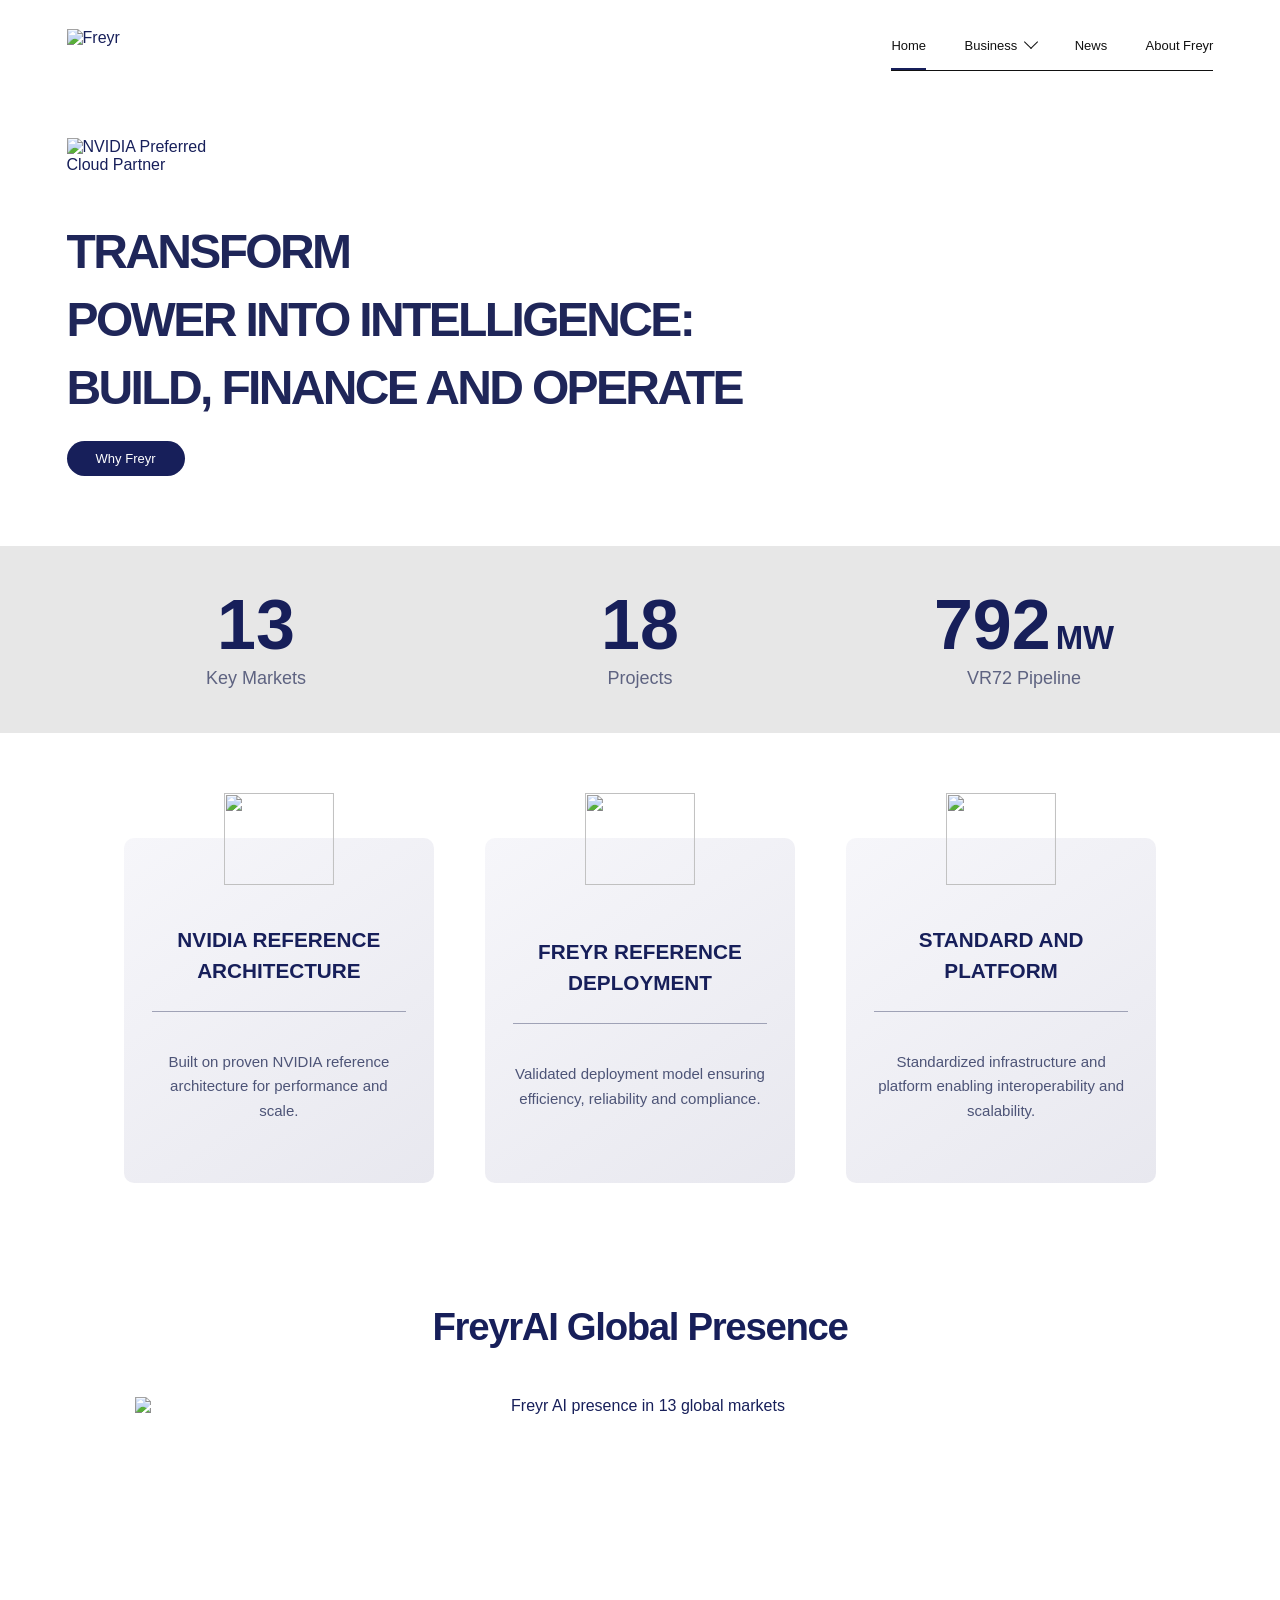
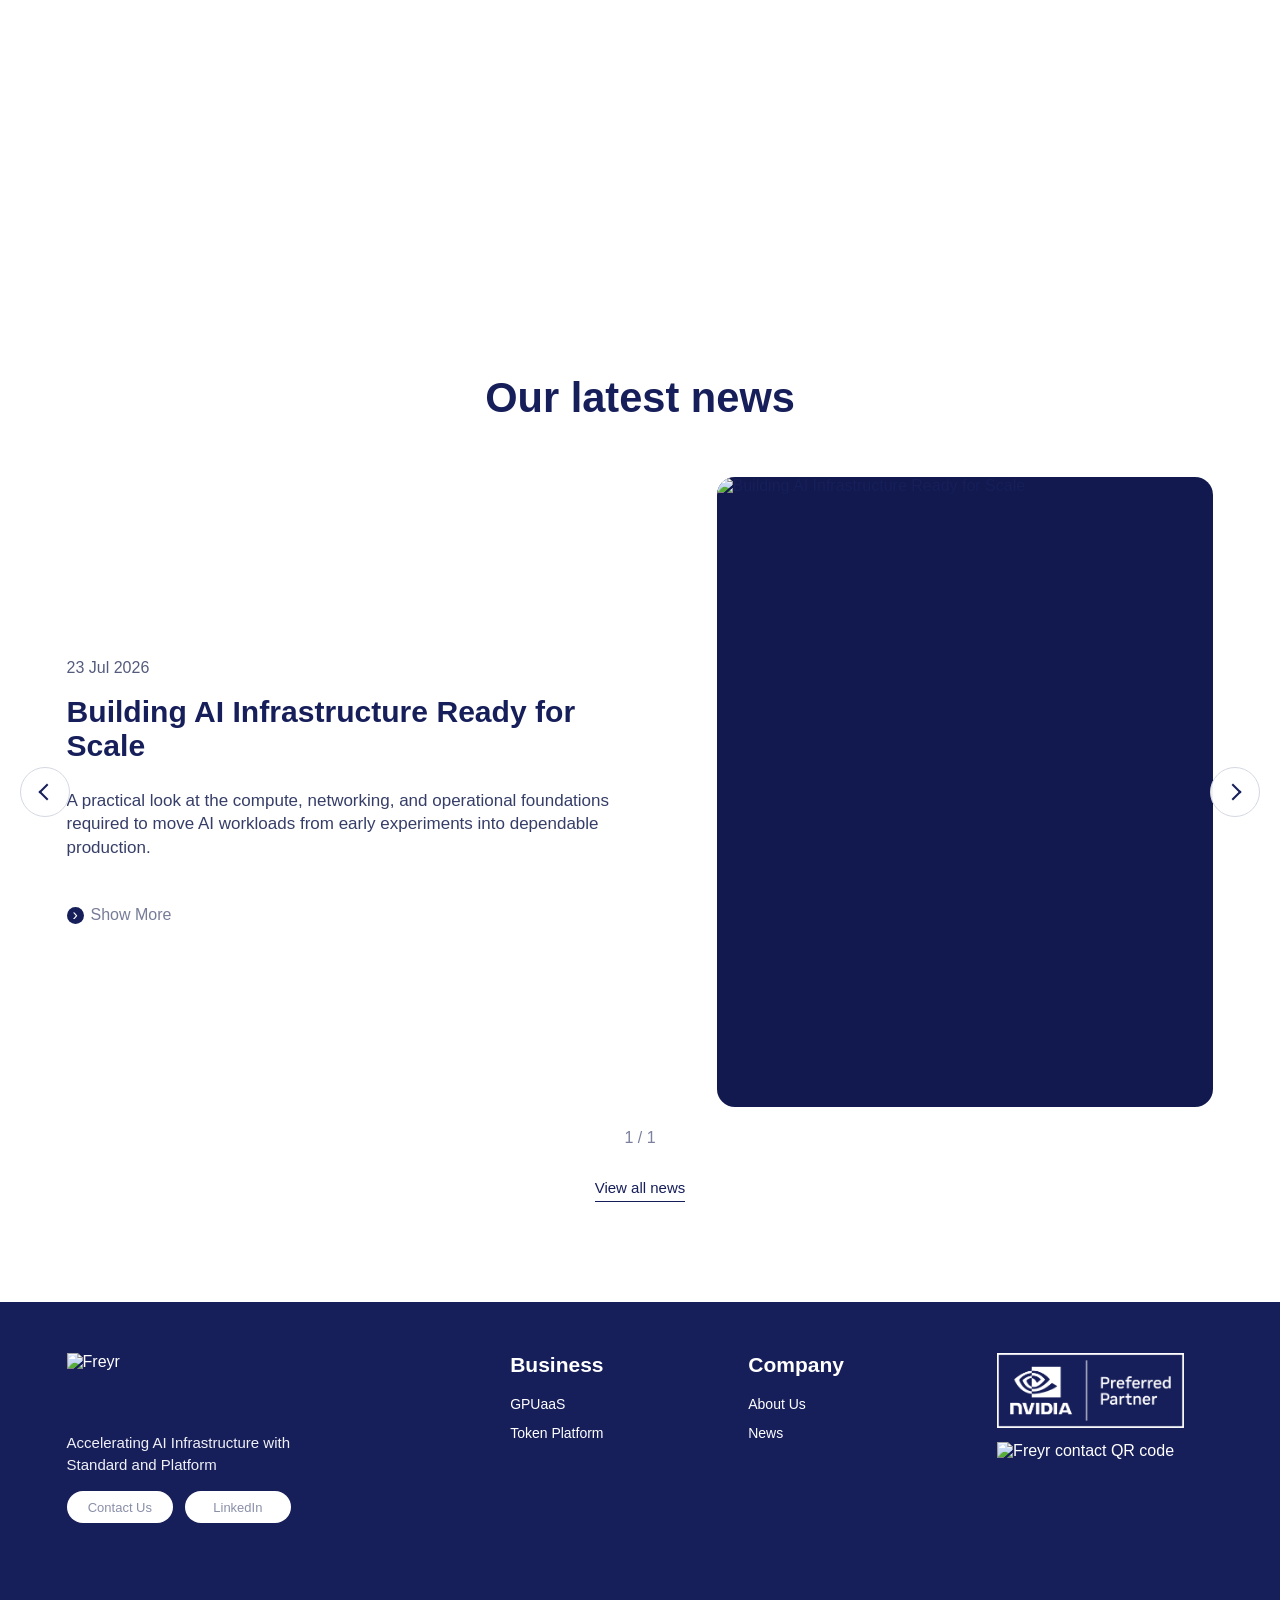
==== commit 59c27fe5: "Replace footer NVIDIA partner badge with new white card artwork Swap public/design/footer-partner.pn" ====
--- a/index.html
+++ b/index.html
@@ -128,7 +128,7 @@
         <a href="./news/">News</a>
       </div>
       <div class="footerPartner">
-        <img class="footerPartnerBadge" src="./public/design/footer-partner.png" width="345" height="132" alt="NVIDIA Preferred Cloud Partner" loading="lazy">
+        <img class="footerPartnerBadge" src="./public/design/footer-partner.png" width="1715" height="689" alt="NVIDIA Preferred Cloud Partner" loading="lazy">
         <img class="footerQr" src="./public/design/contact-qr.jpg" width="345" height="342" alt="Freyr contact QR code" loading="lazy">
       </div>
     </footer>
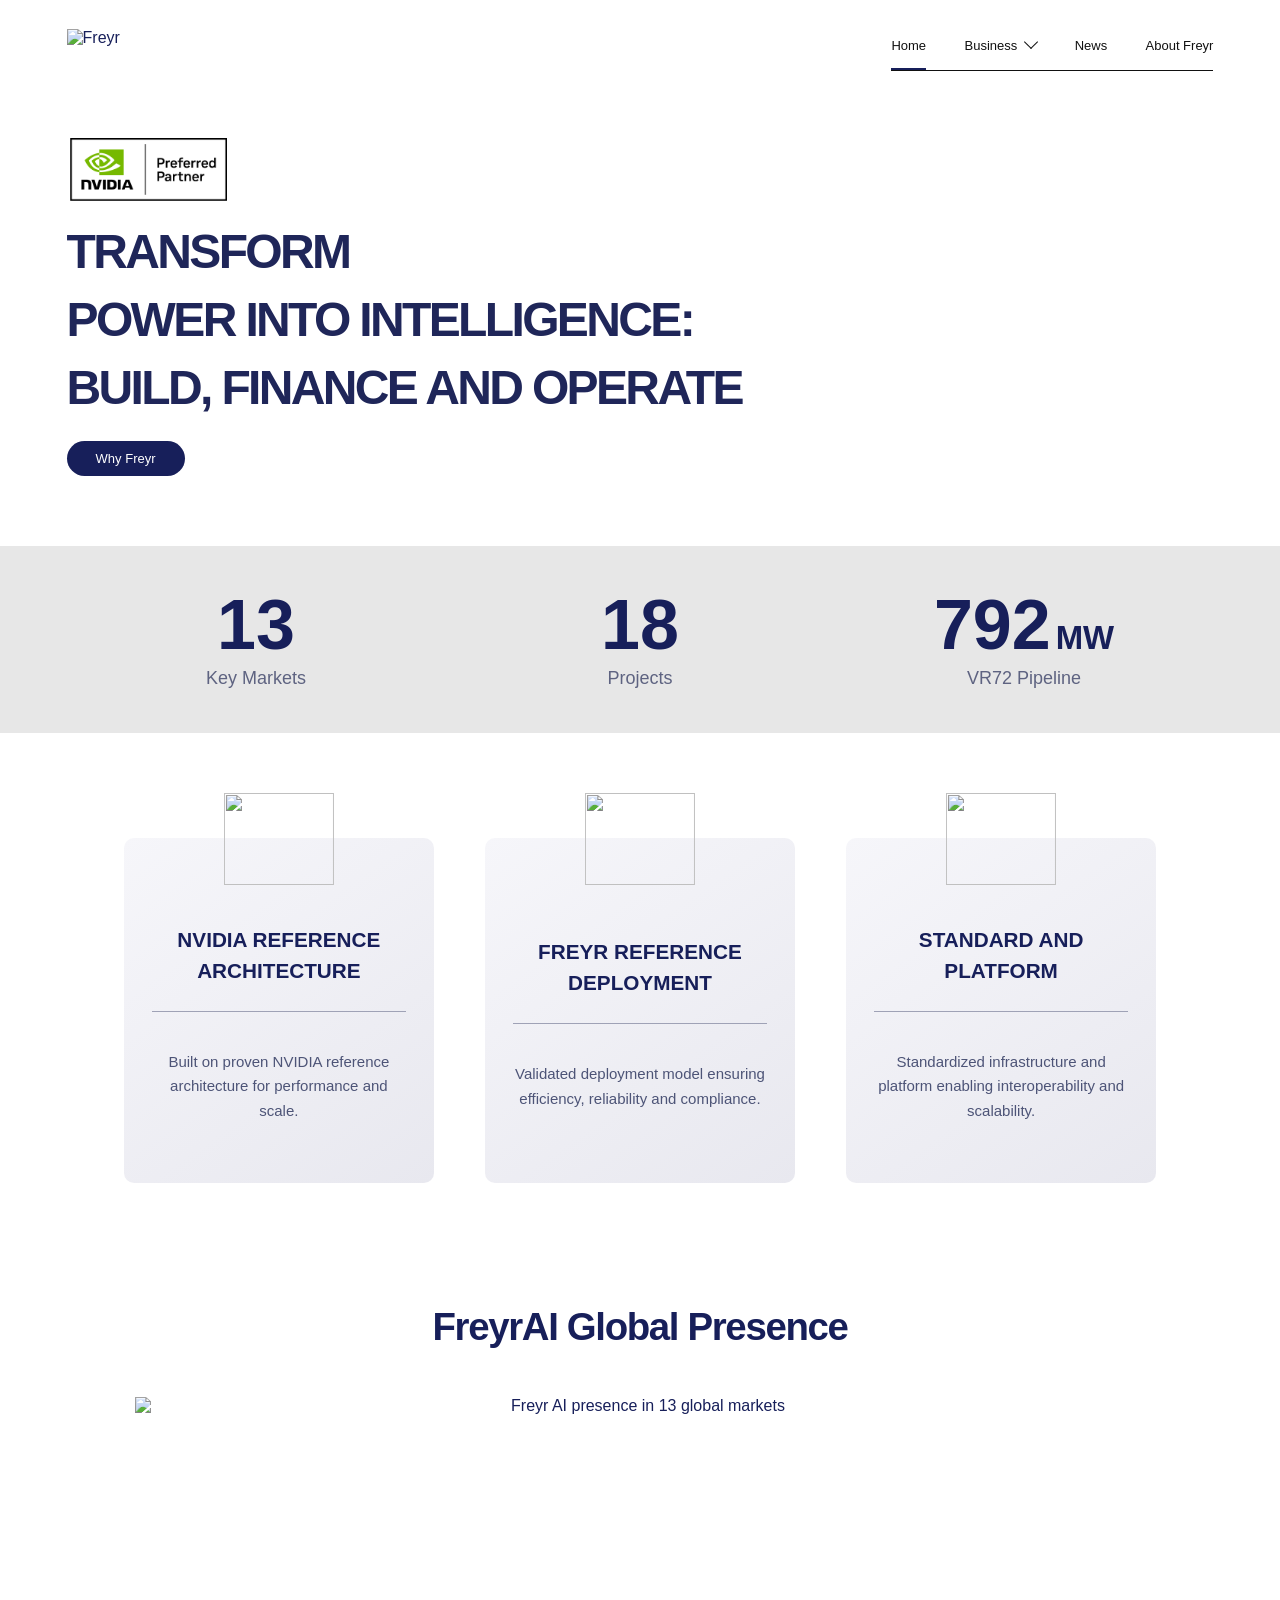
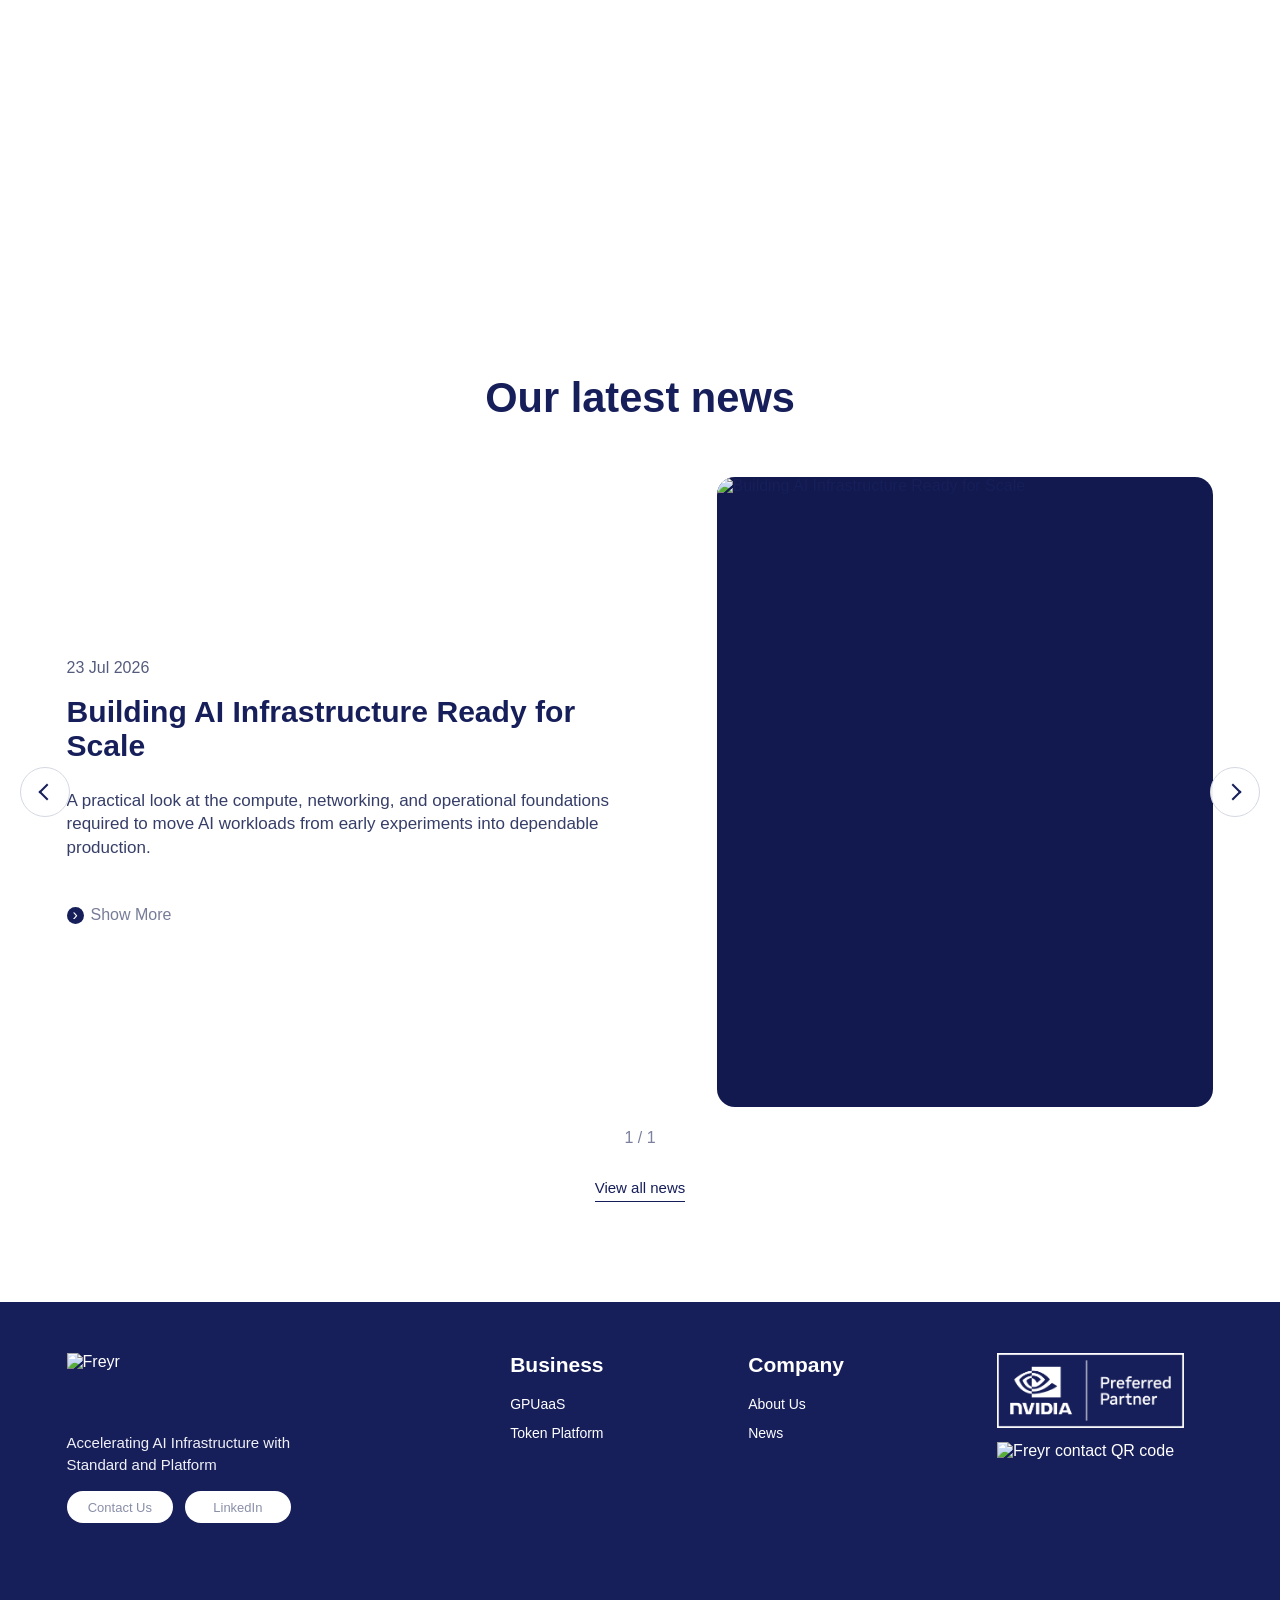
==== commit 97b32b1d: "Replace hero NVIDIA partner badge with the new 412x166 logo artwork Use the green/black NVIDIA Prefe" ====
--- a/index.html
+++ b/index.html
@@ -39,7 +39,7 @@
     <main>
       <section class="homeHero" aria-labelledby="home-title">
         <div class="homeHeroCopy">
-          <img class="heroPartner" src="./public/design/hero-partner.png" width="164" height="63" alt="NVIDIA Preferred Cloud Partner">
+          <img class="heroPartner" src="./public/design/hero-partner.png" width="412" height="166" alt="NVIDIA Preferred Cloud Partner">
           <h1 id="home-title">
             <span>TRANSFORM</span>
             <span>POWER INTO INTELLIGENCE:</span>
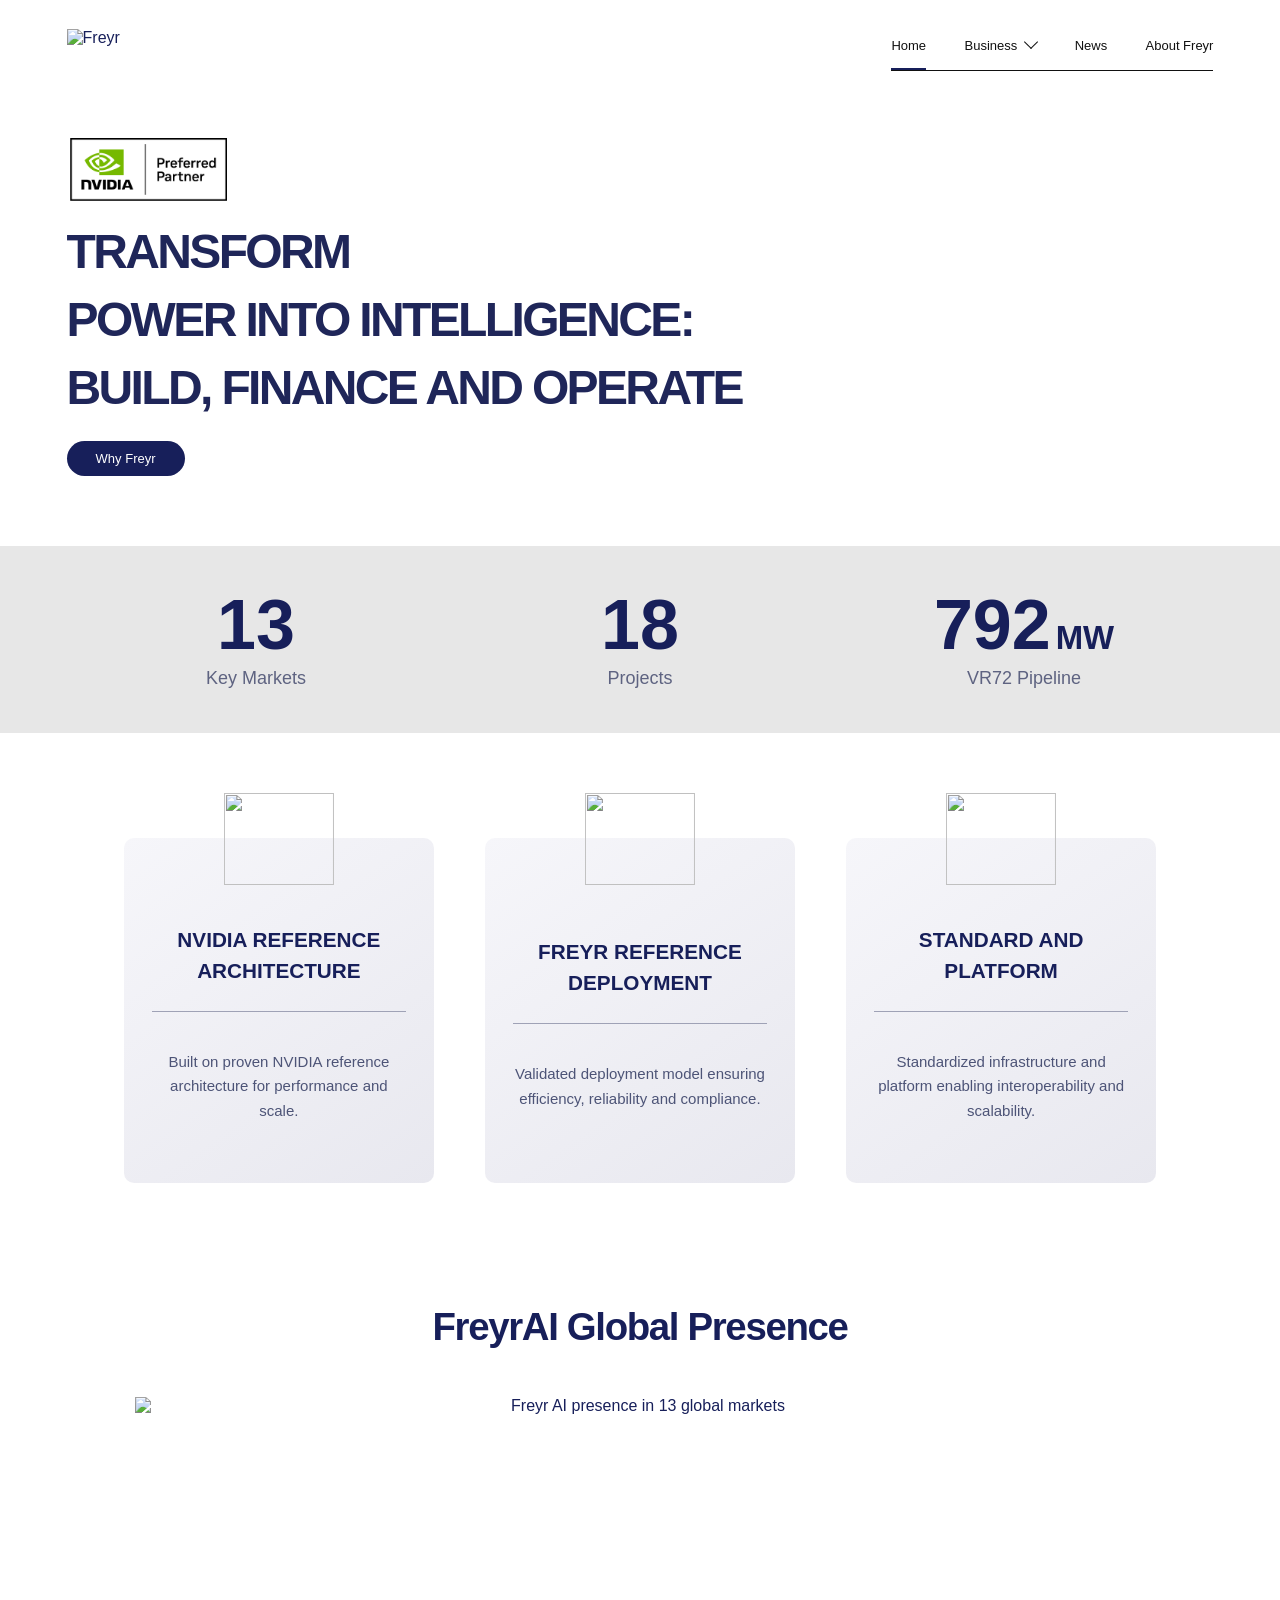
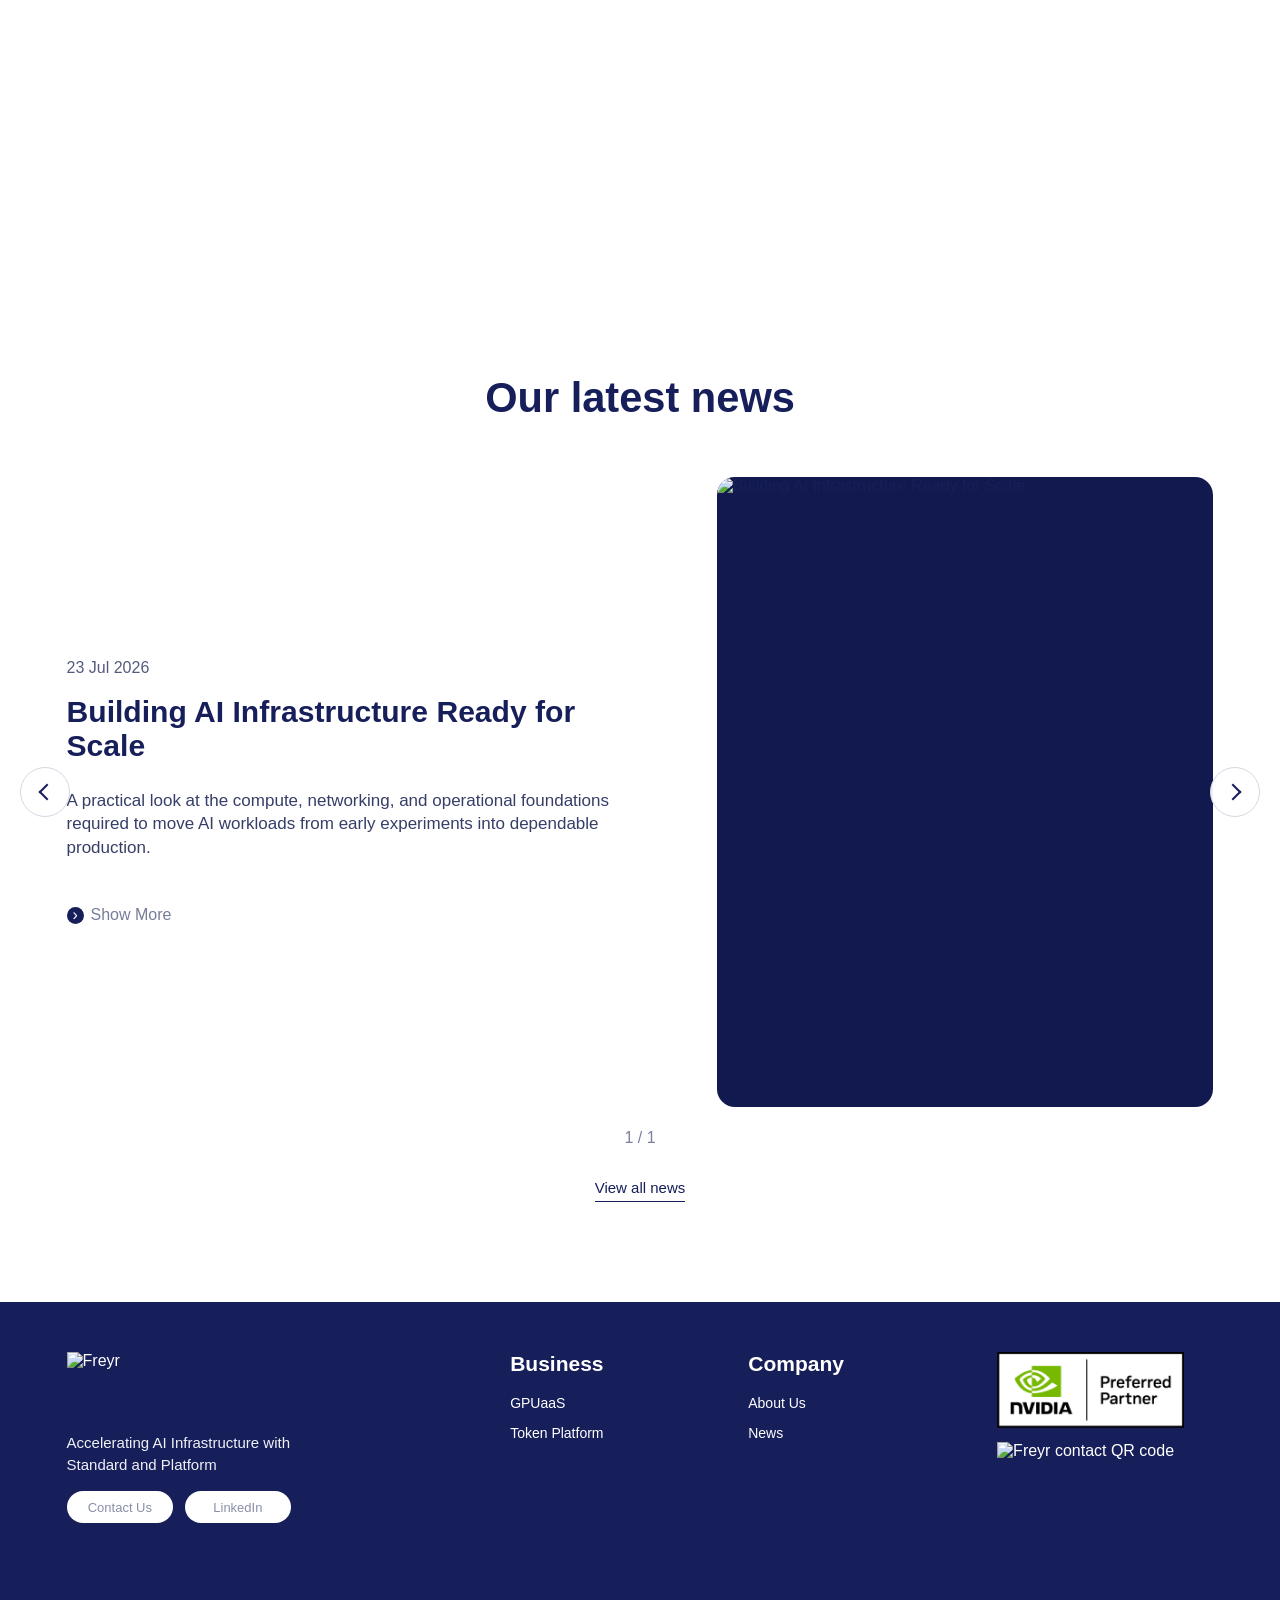
==== commit f79f31cd: "Use the color NVIDIA Preferred Partner badge in the site footer Replace the blank white-card footer " ====
--- a/index.html
+++ b/index.html
@@ -39,7 +39,7 @@
     <main>
       <section class="homeHero" aria-labelledby="home-title">
         <div class="homeHeroCopy">
-          <img class="heroPartner" src="./public/design/hero-partner.png" width="412" height="166" alt="NVIDIA Preferred Cloud Partner">
+          <img class="heroPartner" src="./public/design/hero-partner.png" width="412" height="166" alt="NVIDIA Preferred Partner">
           <h1 id="home-title">
             <span>TRANSFORM</span>
             <span>POWER INTO INTELLIGENCE:</span>
@@ -128,7 +128,7 @@
         <a href="./news/">News</a>
       </div>
       <div class="footerPartner">
-        <img class="footerPartnerBadge" src="./public/design/footer-partner.png" width="1715" height="689" alt="NVIDIA Preferred Cloud Partner" loading="lazy">
+        <img class="footerPartnerBadge" src="./public/design/footer-partner.png" width="412" height="166" alt="NVIDIA Preferred Partner" loading="lazy">
         <img class="footerQr" src="./public/design/contact-qr.jpg" width="345" height="342" alt="Freyr contact QR code" loading="lazy">
       </div>
     </footer>
